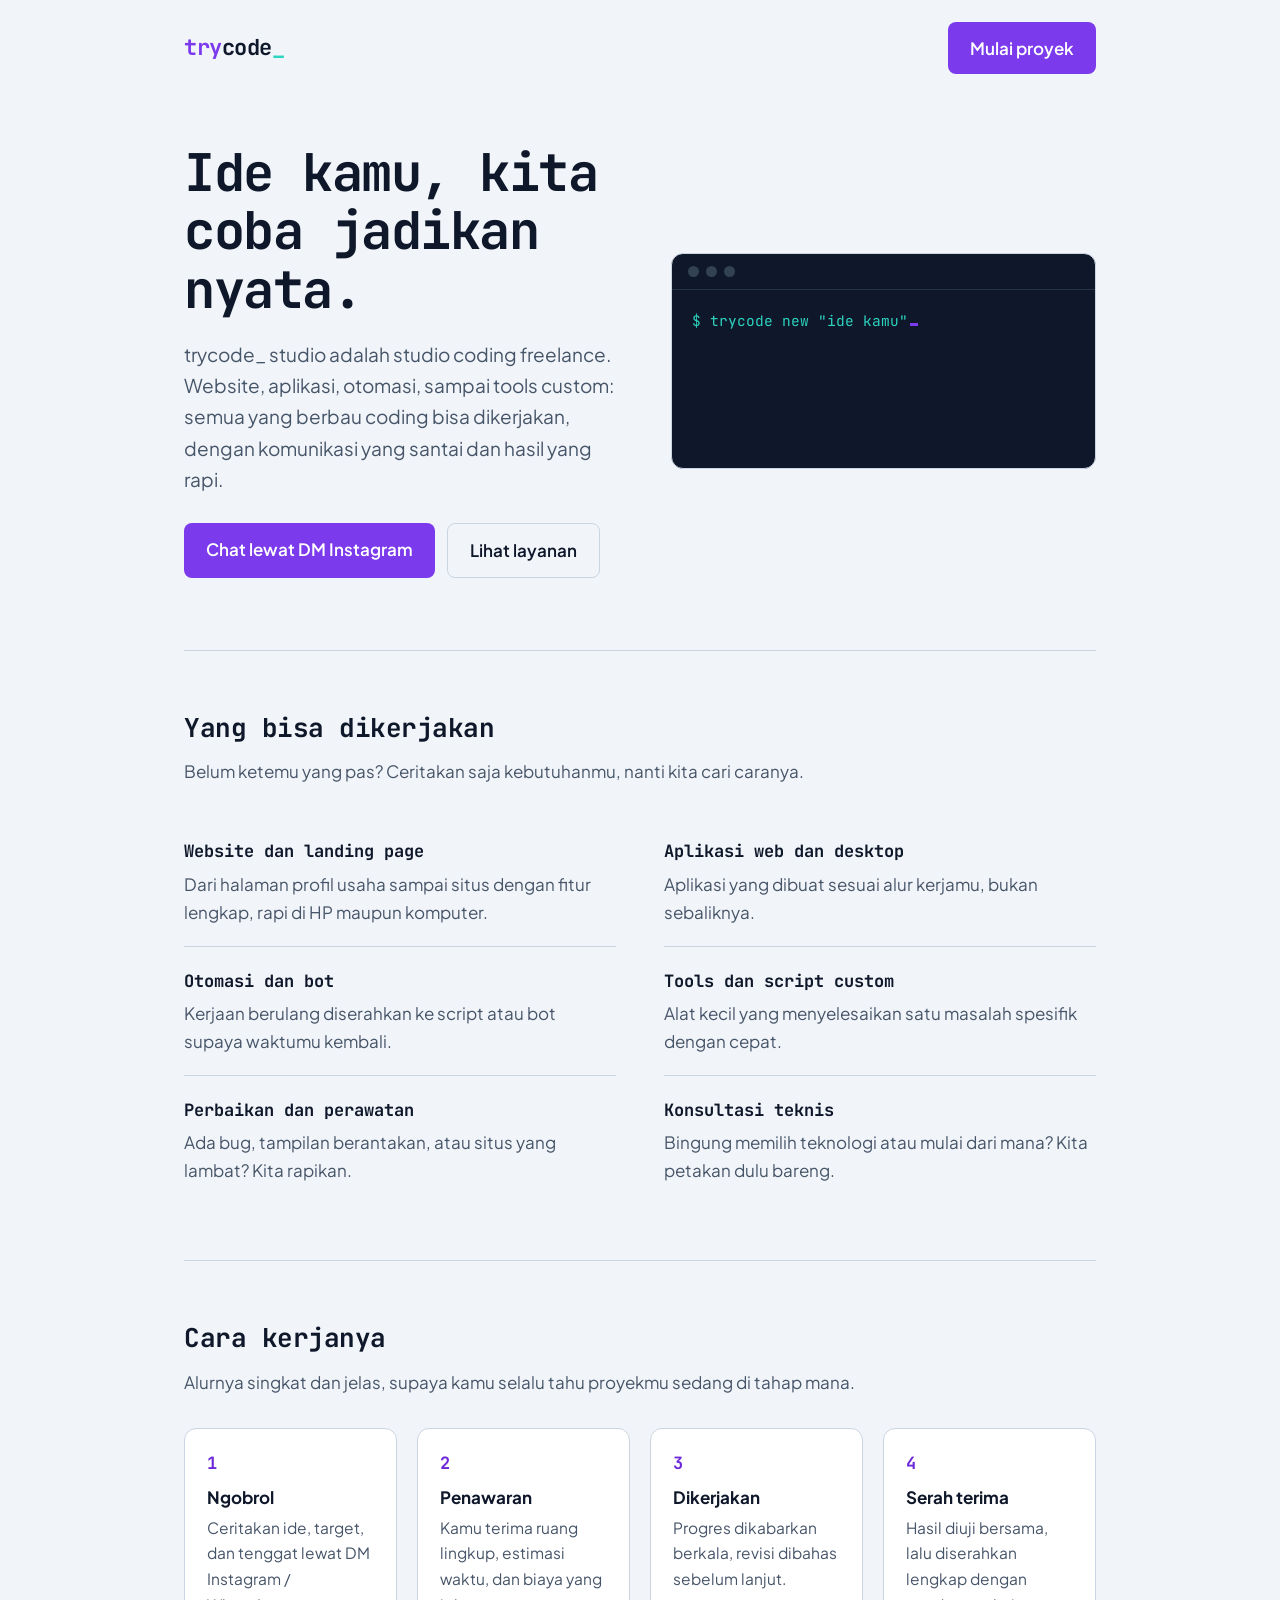
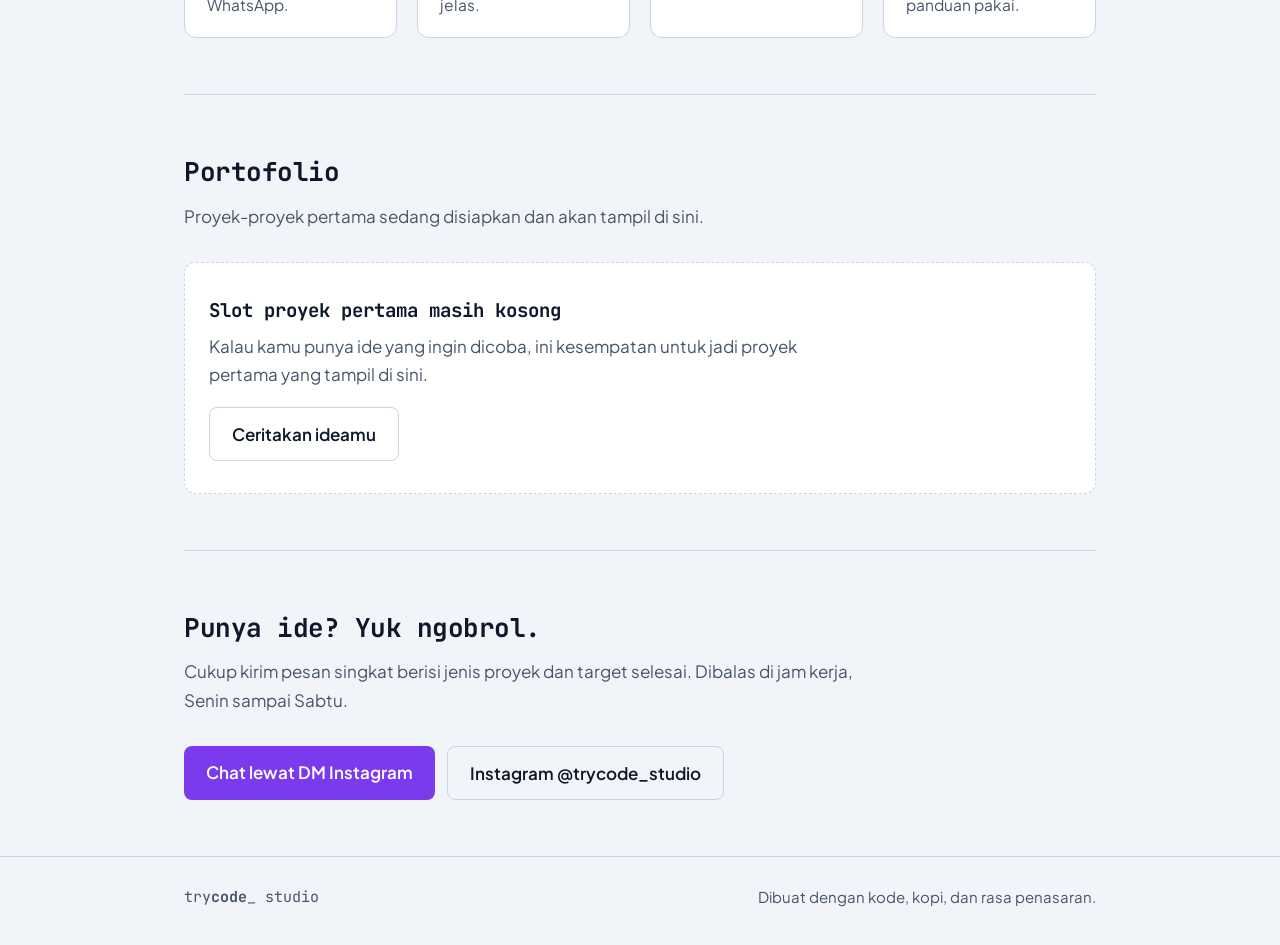
==== index.html @ 416a47ed "Merge pull request #1 from muhammadyusufprananda/main fix: some text and refrences contact" ====
<!doctype html>
<html lang="id">
  <head>
    <meta charset="utf-8" />
    <meta
      name="viewport"
      content="width=device-width, initial-scale=1, viewport-fit=cover"
    />
    <title>trycode_ studio | lets code what you want</title>
    <meta
      name="description"
      content="Studio coding freelance untuk website, aplikasi, otomasi, dan tools custom. Ide kamu, kode kami."
    />
    <link
      rel="icon"
      href="data:image/svg+xml,%3Csvg%20xmlns='http://www.w3.org/2000/svg'%20viewBox='0%200%2064%2064'%3E%3Crect%20width='64'%20height='64'%20rx='14'%20fill='%230F172A'/%3E%3Cpath%20fill='%232DD4BF'%20d='M19%2014h7v8h7v6h-7v12h7v6H19V28h-7v-6h7z'/%3E%3Crect%20x='36'%20y='44'%20width='18'%20height='6'%20fill='%237C3AED'/%3E%3C/svg%3E"
      type="image/svg+xml"
    />
    <link rel="icon" type="image/x-icon" href="favicon/favicon.ico" />
    <link
      rel="icon"
      type="image/png"
      sizes="32x32"
      href="favicon/favicon-32x32.png"
    />
    <link
      rel="icon"
      type="image/png"
      sizes="16x16"
      href="favicon/favicon-16x16.png"
    />
    <link
      rel="apple-touch-icon"
      sizes="180x180"
      href="favicon/apple-touch-icon.png"
    />
    <link rel="manifest" href="favicon/site.webmanifest" />
    <link rel="preconnect" href="https://fonts.googleapis.com" />
    <link rel="preconnect" href="https://fonts.gstatic.com" crossorigin />
    <link
      href="https://fonts.googleapis.com/css2?family=JetBrains+Mono:wght@400;500;700&family=Plus+Jakarta+Sans:wght@400;500;600&display=swap"
      rel="stylesheet"
    />
    <style>
      :root {
        --bg: #f1f5f9;
        --surface: #ffffff;
        --ink: #0f172a;
        --muted: #475569;
        --line: #cbd5e1;
        --violet: #7c3aed;
        --mint: #2dd4bf;
        --link: #6d28d9;
        --l1: #7c3aed;
        --l2: #0f172a;
        --l3: #2dd4bf;
        box-sizing: border-box;
        padding-top: env(safe-area-inset-top, 0px);
        padding-bottom: env(safe-area-inset-bottom, 0px);
      }
      @media (prefers-color-scheme: dark) {
        :root:not([data-theme="light"]) {
          --bg: #0f172a;
          --surface: #162033;
          --ink: #f1f5f9;
          --muted: #94a3b8;
          --line: #263449;
          --link: #a78bfa;
          --l1: #2dd4bf;
          --l2: #f1f5f9;
          --l3: #7c3aed;
        }
      }
      :root[data-theme="dark"] {
        --bg: #0f172a;
        --surface: #162033;
        --ink: #f1f5f9;
        --muted: #94a3b8;
        --line: #263449;
        --link: #a78bfa;
        --l1: #2dd4bf;
        --l2: #f1f5f9;
        --l3: #7c3aed;
      }
      html {
        scroll-padding-top: env(safe-area-inset-top, 0px);
        scroll-behavior: smooth;
      }
      * {
        box-sizing: border-box;
      }
      body {
        margin: 0;
        background: var(--bg);
        color: var(--ink);
        font-family:
          "Plus Jakarta Sans",
          system-ui,
          -apple-system,
          "Segoe UI",
          sans-serif;
        line-height: 1.65;
        font-size: 17px;
      }
      .mono {
        font-family: "JetBrains Mono", ui-monospace, Menlo, Consolas, monospace;
      }
      .wrap {
        max-width: 960px;
        margin: 0 auto;
        padding: 0 24px;
      }
      a {
        color: var(--link);
      }
      a:focus-visible,
      button:focus-visible {
        outline: 3px solid var(--mint);
        outline-offset: 3px;
      }
      header .wrap {
        display: flex;
        align-items: center;
        justify-content: space-between;
        padding-top: 22px;
        padding-bottom: 22px;
      }
      .logo {
        font-family: "JetBrains Mono", ui-monospace, Menlo, monospace;
        font-weight: 700;
        font-size: 22px;
        text-decoration: none;
        color: var(--l1);
        letter-spacing: -0.5px;
      }
      .logo b {
        color: var(--l2);
        font-weight: 700;
      }
      .logo i {
        color: var(--l3);
        font-style: normal;
      }
      .btn {
        display: inline-block;
        background: #7c3aed;
        color: #fff;
        text-decoration: none;
        font-weight: 600;
        padding: 12px 22px;
        border-radius: 8px;
        transition: background 0.15s;
      }
      .btn:hover {
        background: #6d28d9;
      }
      .btn.ghost {
        background: transparent;
        color: var(--ink);
        border: 1.5px solid var(--line);
      }
      .btn.ghost:hover {
        background: var(--surface);
      }
      .hero {
        display: grid;
        gap: 40px;
        padding: 48px 0 72px;
        align-items: center;
      }
      h1 {
        font-family: "JetBrains Mono", ui-monospace, Menlo, monospace;
        font-size: clamp(32px, 6vw, 52px);
        line-height: 1.12;
        letter-spacing: -1.5px;
        margin: 0 0 20px;
        font-weight: 700;
      }
      .lead {
        font-size: 19px;
        color: var(--muted);
        max-width: 46ch;
        margin: 0 0 28px;
      }
      .cta {
        display: flex;
        flex-wrap: wrap;
        gap: 12px;
      }
      .term {
        background: #0f172a;
        color: #e2e8f0;
        border-radius: 12px;
        border: 1px solid var(--line);
        font-size: 14.5px;
        line-height: 1.8;
        overflow: hidden;
      }
      .term .bar {
        display: flex;
        gap: 7px;
        padding: 12px 16px;
        border-bottom: 1px solid #263449;
      }
      .term .bar span {
        width: 11px;
        height: 11px;
        border-radius: 50%;
        background: #334155;
      }
      .term pre {
        margin: 0;
        padding: 18px 20px 24px;
        min-height: 178px;
        white-space: pre-wrap;
        font-family: inherit;
      }
      .p {
        color: #2dd4bf;
      }
      .ok {
        color: #2dd4bf;
      }
      .cur {
        display: inline-block;
        width: 0.6em;
        height: 3px;
        background: #7c3aed;
        vertical-align: baseline;
        margin-left: 2px;
        animation: blink 1.1s steps(1) infinite;
      }
      @keyframes blink {
        50% {
          opacity: 0;
        }
      }
      section {
        padding: 56px 0;
        border-top: 1px solid var(--line);
      }
      h2 {
        font-family: "JetBrains Mono", ui-monospace, Menlo, monospace;
        font-size: 26px;
        letter-spacing: -0.5px;
        margin: 0 0 8px;
      }
      .sub {
        color: var(--muted);
        margin: 0 0 32px;
        max-width: 56ch;
      }
      .list {
        display: grid;
        gap: 0;
      }
      .row {
        padding: 20px 0;
        border-top: 1px solid var(--line);
      }
      .row:first-child {
        border-top: 0;
      }
      .row h3 {
        font-family: "JetBrains Mono", ui-monospace, Menlo, monospace;
        font-size: 17px;
        margin: 0 0 4px;
      }
      .row p {
        margin: 0;
        color: var(--muted);
      }
      ol {
        list-style: none;
        margin: 0;
        padding: 0;
        display: grid;
        gap: 20px;
        counter-reset: s;
      }
      ol li {
        counter-increment: s;
        background: var(--surface);
        border: 1px solid var(--line);
        border-radius: 12px;
        padding: 20px 22px;
      }
      ol li:before {
        content: counter(s);
        font-family: "JetBrains Mono", ui-monospace, monospace;
        color: var(--link);
        font-weight: 700;
        display: block;
        margin-bottom: 6px;
      }
      ol h3 {
        margin: 0 0 4px;
        font-size: 17px;
      }
      ol p {
        margin: 0;
        color: var(--muted);
        font-size: 15.5px;
      }
      .empty {
        background: var(--surface);
        border: 1.5px dashed var(--line);
        border-radius: 12px;
        padding: 32px 24px;
      }
      .empty h3 {
        margin: 0 0 6px;
        font-family: "JetBrains Mono", ui-monospace, monospace;
        font-size: 19px;
      }
      .empty p {
        margin: 0 0 18px;
        color: var(--muted);
        max-width: 52ch;
      }
      footer {
        border-top: 1px solid var(--line);
        padding: 28px 0 36px;
        color: var(--muted);
        font-size: 15px;
      }
      footer .wrap {
        display: flex;
        flex-wrap: wrap;
        gap: 12px;
        justify-content: space-between;
      }
      @media (min-width: 820px) {
        .hero {
          grid-template-columns: 1.05fr 1fr;
        }
        .list {
          grid-template-columns: 1fr 1fr;
          column-gap: 48px;
        }
        .row:nth-child(2) {
          border-top: 0;
        }
        ol {
          grid-template-columns: repeat(4, 1fr);
        }
      }
      @media (prefers-reduced-motion: reduce) {
        .cur {
          animation: none;
        }
        html {
          scroll-behavior: auto;
        }
      }
    </style>
  </head>
  <body>
    <header>
      <div class="wrap">
        <a class="logo" href="#top" aria-label="trycode_ studio"
          >try<b>code</b><i>_</i></a
        >
        <a class="btn" href="#kontak">Mulai proyek</a>
      </div>
    </header>

    <main id="top">
      <div class="wrap">
        <div class="hero">
          <div>
            <h1>Ide kamu, kita coba jadikan nyata.</h1>
            <p class="lead">
              trycode_ studio adalah studio coding freelance. Website, aplikasi,
              otomasi, sampai tools custom: semua yang berbau coding bisa
              dikerjakan, dengan komunikasi yang santai dan hasil yang rapi.
            </p>
            <div class="cta">
              <a
                class="btn"
                href="https://ig.me/m/trycode_studio"
                target="_blank"
                rel="noopener"
                >Chat lewat DM Instagram</a
              >
              <a class="btn ghost" href="#layanan">Lihat layanan</a>
            </div>
          </div>
          <div class="term mono" aria-hidden="true">
            <div class="bar"><span></span><span></span><span></span></div>
            <pre id="t"></pre>
          </div>
        </div>
      </div>

      <div class="wrap">
        <section id="layanan">
          <h2>Yang bisa dikerjakan</h2>
          <p class="sub">
            Belum ketemu yang pas? Ceritakan saja kebutuhanmu, nanti kita cari
            caranya.
          </p>
          <div class="list">
            <div class="row">
              <h3>Website dan landing page</h3>
              <p>
                Dari halaman profil usaha sampai situs dengan fitur lengkap,
                rapi di HP maupun komputer.
              </p>
            </div>
            <div class="row">
              <h3>Aplikasi web dan desktop</h3>
              <p>Aplikasi yang dibuat sesuai alur kerjamu, bukan sebaliknya.</p>
            </div>
            <div class="row">
              <h3>Otomasi dan bot</h3>
              <p>
                Kerjaan berulang diserahkan ke script atau bot supaya waktumu
                kembali.
              </p>
            </div>
            <div class="row">
              <h3>Tools dan script custom</h3>
              <p>
                Alat kecil yang menyelesaikan satu masalah spesifik dengan
                cepat.
              </p>
            </div>
            <div class="row">
              <h3>Perbaikan dan perawatan</h3>
              <p>
                Ada bug, tampilan berantakan, atau situs yang lambat? Kita
                rapikan.
              </p>
            </div>
            <div class="row">
              <h3>Konsultasi teknis</h3>
              <p>
                Bingung memilih teknologi atau mulai dari mana? Kita petakan
                dulu bareng.
              </p>
            </div>
          </div>
        </section>
      </div>

      <div class="wrap">
        <section id="alur">
          <h2>Cara kerjanya</h2>
          <p class="sub">
            Alurnya singkat dan jelas, supaya kamu selalu tahu proyekmu sedang
            di tahap mana.
          </p>
          <ol>
            <li>
              <h3>Ngobrol</h3>
              <p>Ceritakan ide, target, dan tenggat lewat DM Instagram / WhatsApp.</p>
            </li>
            <li>
              <h3>Penawaran</h3>
              <p>
                Kamu terima ruang lingkup, estimasi waktu, dan biaya yang jelas.
              </p>
            </li>
            <li>
              <h3>Dikerjakan</h3>
              <p>Progres dikabarkan berkala, revisi dibahas sebelum lanjut.</p>
            </li>
            <li>
              <h3>Serah terima</h3>
              <p>
                Hasil diuji bersama, lalu diserahkan lengkap dengan panduan
                pakai.
              </p>
            </li>
          </ol>
        </section>
      </div>

      <div class="wrap">
        <section id="portofolio">
          <h2>Portofolio</h2>
          <p class="sub">
            Proyek-proyek pertama sedang disiapkan dan akan tampil di sini.
          </p>
          <div class="empty">
            <h3>Slot proyek pertama masih kosong</h3>
            <p>
              Kalau kamu punya ide yang ingin dicoba, ini kesempatan untuk jadi
              proyek pertama yang tampil di sini.
            </p>
            <a class="btn ghost" href="#kontak">Ceritakan ideamu</a>
          </div>
        </section>
      </div>

      <div class="wrap">
        <section id="kontak">
          <h2>Punya ide? Yuk ngobrol.</h2>
          <p class="sub">
            Cukup kirim pesan singkat berisi jenis proyek dan target selesai.
            Dibalas di jam kerja, Senin sampai Sabtu.
          </p>
          <div class="cta">
            <a
              class="btn"
              href="https://ig.me/m/trycode_studio"
              target="_blank"
              rel="noopener"
              >Chat lewat DM Instagram</a
            >
            <a
              class="btn ghost"
              href="https://instagram.com/trycode_studio"
              target="_blank"
              rel="noopener"
              >Instagram @trycode_studio</a
            >
          </div>
        </section>
      </div>
    </main>

    <footer>
      <div class="wrap">
        <span class="mono">try<b>code</b>_ studio</span>
        <span>Dibuat dengan kode, kopi, dan rasa penasaran.</span>
      </div>
    </footer>

    <script>
      (function () {
        var el = document.getElementById("t");
        var lines = [
          { c: "$ ", t: 'trycode new "ide kamu"', cls: "p" },
          { c: "> ", t: "memahami kebutuhan...", cls: "" },
          { c: "> ", t: "merancang tampilan...", cls: "" },
          { c: "> ", t: "menulis kode...", cls: "" },
          { c: "> ", t: "selesai, siap dipakai", cls: "ok" },
        ];
        var cur = '<span class="cur"></span>';
        function render(done, partial) {
          var h = "";
          for (var i = 0; i < done; i++) {
            h +=
              '<span class="' +
              lines[i].cls +
              '">' +
              lines[i].c +
              lines[i].t +
              "</span>\n";
          }
          if (partial !== null) {
            h +=
              '<span class="' +
              lines[done].cls +
              '">' +
              lines[done].c +
              partial +
              "</span>";
          }
          el.innerHTML = h + cur;
        }
        if (window.matchMedia("(prefers-reduced-motion: reduce)").matches) {
          render(lines.length, null);
          return;
        }
        var li = 0,
          ci = 0;
        function tick() {
          if (li >= lines.length) {
            render(lines.length, null);
            return;
          }
          var s = lines[li].t;
          ci++;
          render(li, s.slice(0, ci));
          if (ci >= s.length) {
            li++;
            ci = 0;
            setTimeout(tick, li === 1 ? 500 : 350);
          } else {
            setTimeout(tick, li === 0 ? 70 : 30);
          }
        }
        tick();
      })();
    </script>
  </body>
</html>
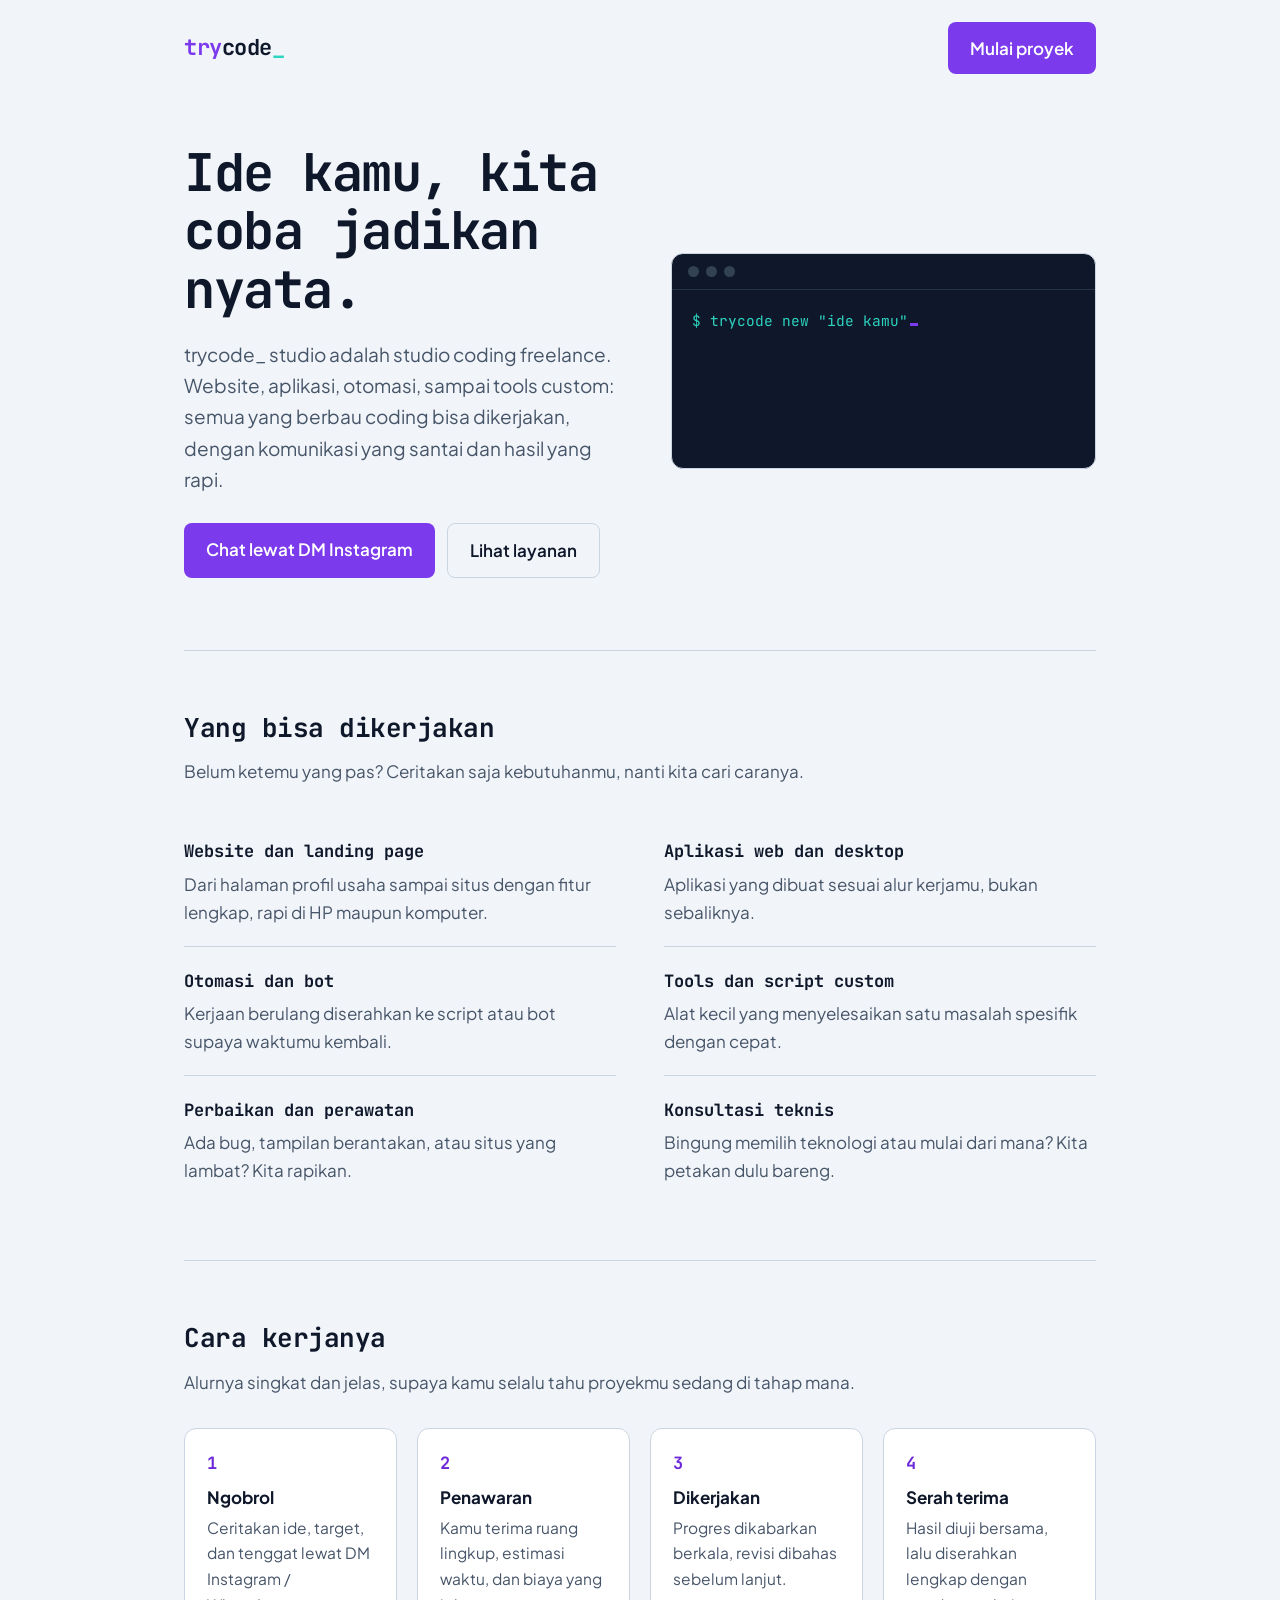
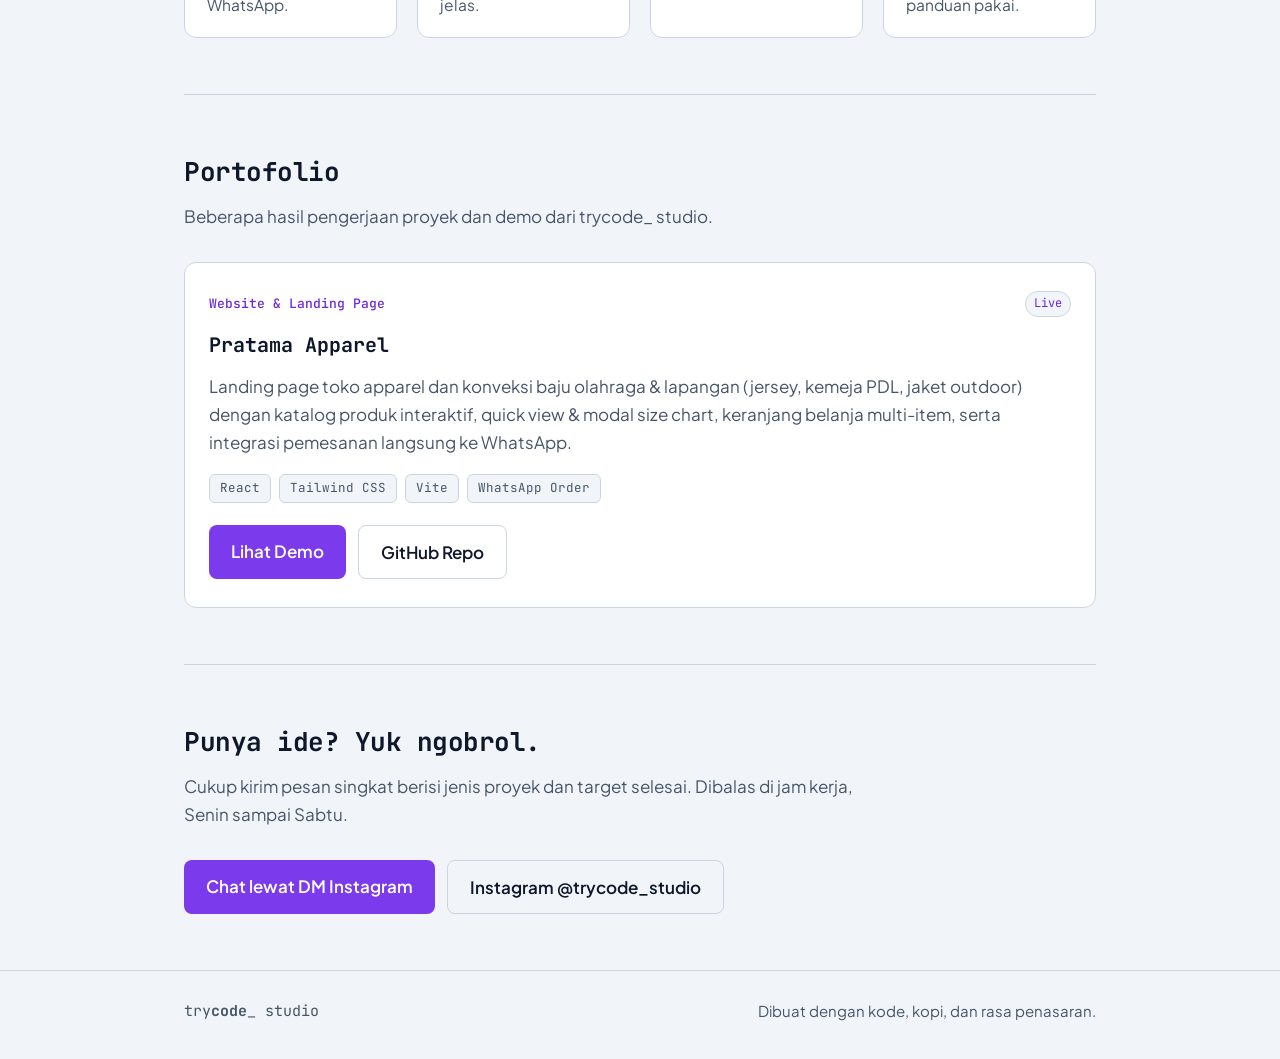
==== commit 5f7e00db: "Merge pull request #2 from muhammadyusufprananda/main feat: add Pratama Apparel to portfolio section" ====
--- a/index.html
+++ b/index.html
@@ -302,6 +302,67 @@
         color: var(--muted);
         font-size: 15.5px;
       }
+      .portfolio-list {
+        display: grid;
+        gap: 24px;
+      }
+      .portfolio-card {
+        background: var(--surface);
+        border: 1px solid var(--line);
+        border-radius: 12px;
+        padding: 28px 24px;
+      }
+      .portfolio-header {
+        display: flex;
+        align-items: center;
+        justify-content: space-between;
+        gap: 12px;
+        margin-bottom: 12px;
+      }
+      .portfolio-tag {
+        font-family: "JetBrains Mono", ui-monospace, Menlo, monospace;
+        font-size: 13px;
+        color: var(--link);
+        font-weight: 500;
+      }
+      .portfolio-badge {
+        font-family: "JetBrains Mono", ui-monospace, Menlo, monospace;
+        font-size: 12px;
+        padding: 2px 8px;
+        border-radius: 999px;
+        background: var(--bg);
+        color: var(--link);
+        border: 1px solid var(--line);
+      }
+      .portfolio-card h3 {
+        font-family: "JetBrains Mono", ui-monospace, Menlo, monospace;
+        font-size: 20px;
+        margin: 0 0 10px;
+      }
+      .portfolio-card p {
+        margin: 0 0 18px;
+        color: var(--muted);
+      }
+      .portfolio-tech {
+        display: flex;
+        flex-wrap: wrap;
+        gap: 8px;
+        margin-bottom: 22px;
+      }
+      .portfolio-tech span {
+        font-family: "JetBrains Mono", ui-monospace, Menlo, monospace;
+        font-size: 12.5px;
+        padding: 3px 10px;
+        border-radius: 6px;
+        background: var(--bg);
+        border: 1px solid var(--line);
+        color: var(--muted);
+      }
+      .portfolio-actions {
+        display: flex;
+        flex-wrap: wrap;
+        gap: 12px;
+      }
       .empty {
         background: var(--surface);
         border: 1.5px dashed var(--line);
@@ -481,15 +542,44 @@
         <section id="portofolio">
           <h2>Portofolio</h2>
           <p class="sub">
-            Proyek-proyek pertama sedang disiapkan dan akan tampil di sini.
+            Beberapa hasil pengerjaan proyek dan demo dari trycode_ studio.
           </p>
-          <div class="empty">
-            <h3>Slot proyek pertama masih kosong</h3>
-            <p>
-              Kalau kamu punya ide yang ingin dicoba, ini kesempatan untuk jadi
-              proyek pertama yang tampil di sini.
-            </p>
-            <a class="btn ghost" href="#kontak">Ceritakan ideamu</a>
+          <div class="portfolio-list">
+            <article class="portfolio-card">
+              <div class="portfolio-header">
+                <span class="portfolio-tag">Website & Landing Page</span>
+                <span class="portfolio-badge">Live</span>
+              </div>
+              <h3>Pratama Apparel</h3>
+              <p>
+                Landing page toko apparel dan konveksi baju olahraga & lapangan
+                (jersey, kemeja PDL, jaket outdoor) dengan katalog produk interaktif,
+                quick view & modal size chart, keranjang belanja multi-item, serta
+                integrasi pemesanan langsung ke WhatsApp.
+              </p>
+              <div class="portfolio-tech">
+                <span>React</span>
+                <span>Tailwind CSS</span>
+                <span>Vite</span>
+                <span>WhatsApp Order</span>
+              </div>
+              <div class="portfolio-actions">
+                <a
+                  class="btn"
+                  href="https://trycodestudio.github.io/apparelshop-lp/"
+                  target="_blank"
+                  rel="noopener"
+                  >Lihat Demo</a
+                >
+                <a
+                  class="btn ghost"
+                  href="https://github.com/trycodestudio/apparelshop-lp"
+                  target="_blank"
+                  rel="noopener"
+                  >GitHub Repo</a
+                >
+              </div>
+            </article>
           </div>
         </section>
       </div>
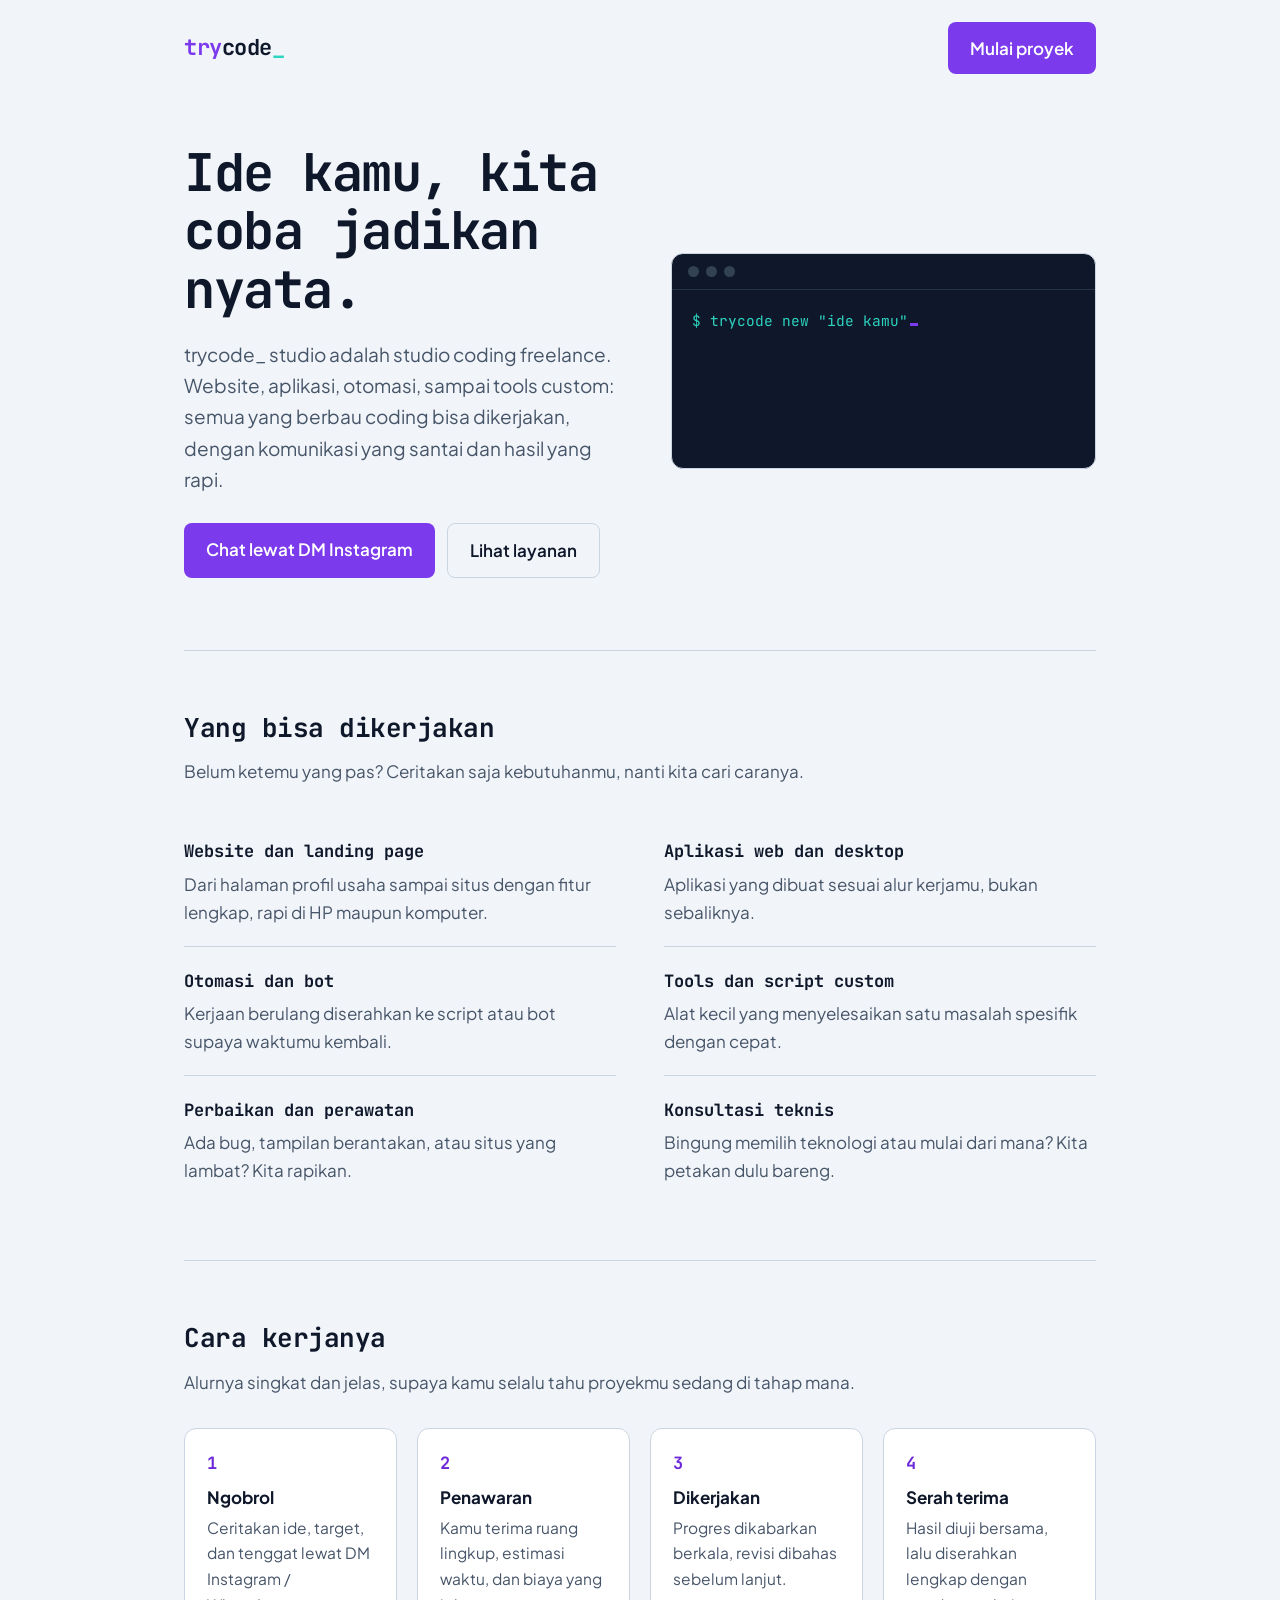
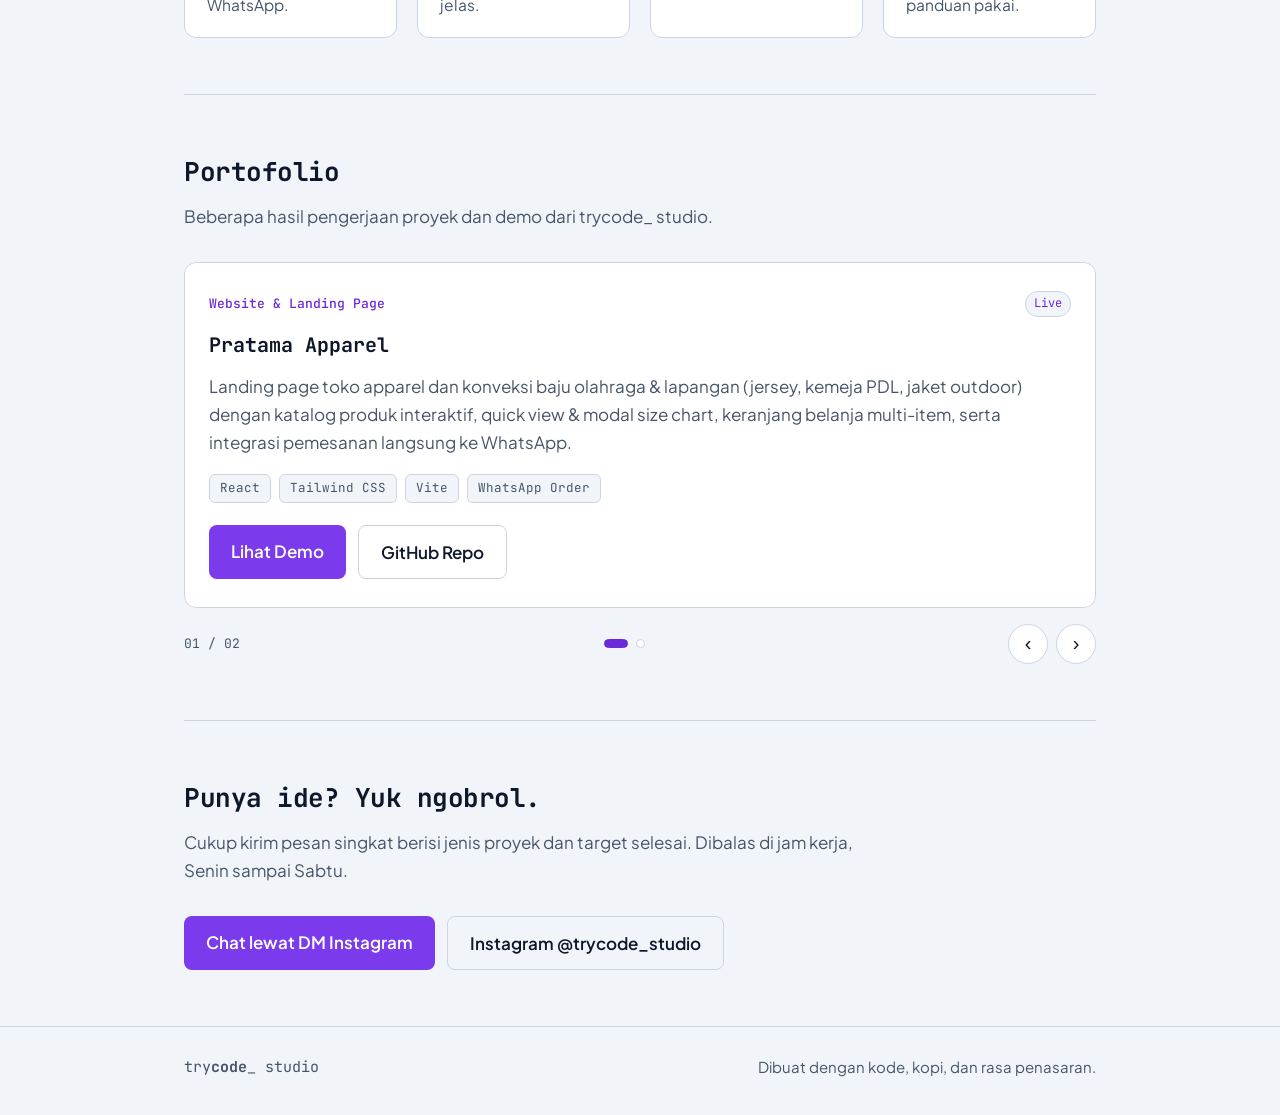
==== commit 2caba582: "Merge pull request #3 from muhammadyusufprananda/add-abbasy-portfolio feat: add Abbasy landing page " ====
--- a/index.html
+++ b/index.html
@@ -302,15 +302,79 @@
         color: var(--muted);
         font-size: 15.5px;
       }
+      .portfolio-carousel {
+        position: relative;
+      }
+      .portfolio-viewport {
+        overflow: hidden;
+        border-radius: 12px;
+      }
       .portfolio-list {
         display: grid;
-        gap: 24px;
+        grid-auto-columns: 100%;
+        grid-auto-flow: column;
+        width: 100%;
+        transition: transform 320ms ease;
       }
       .portfolio-card {
+        width: 100%;
+        box-sizing: border-box;
         background: var(--surface);
         border: 1px solid var(--line);
         border-radius: 12px;
         padding: 28px 24px;
+      }
+      .portfolio-controls {
+        display: flex;
+        align-items: center;
+        justify-content: space-between;
+        gap: 16px;
+        margin-top: 16px;
+      }
+      .portfolio-control-group,
+      .portfolio-dots {
+        display: flex;
+        align-items: center;
+        gap: 8px;
+      }
+      .portfolio-control,
+      .portfolio-dot {
+        color: var(--text);
+        background: var(--surface);
+        border: 1px solid var(--line);
+        cursor: pointer;
+      }
+      .portfolio-control {
+        width: 40px;
+        height: 40px;
+        border-radius: 50%;
+        font-size: 20px;
+      }
+      .portfolio-dot {
+        width: 9px;
+        height: 9px;
+        padding: 0;
+        border-radius: 999px;
+      }
+      .portfolio-dot[aria-current="true"] {
+        width: 24px;
+        background: var(--link);
+        border-color: var(--link);
+      }
+      .portfolio-count {
+        color: var(--muted);
+        font-family: "JetBrains Mono", ui-monospace, Menlo, monospace;
+        font-size: 13px;
+      }
+      .portfolio-control:focus-visible,
+      .portfolio-dot:focus-visible {
+        outline: 2px solid var(--link);
+        outline-offset: 3px;
+      }
+      @media (prefers-reduced-motion: reduce) {
+        .portfolio-list {
+          transition: none;
+        }
       }
       .portfolio-header {
         display: flex;
@@ -544,7 +608,9 @@
           <p class="sub">
             Beberapa hasil pengerjaan proyek dan demo dari trycode_ studio.
           </p>
-          <div class="portfolio-list">
+          <div class="portfolio-carousel" role="region" aria-roledescription="carousel" aria-label="Proyek portfolio">
+            <div class="portfolio-viewport" tabindex="0">
+              <div class="portfolio-list">
             <article class="portfolio-card">
               <div class="portfolio-header">
                 <span class="portfolio-tag">Website & Landing Page</span>
@@ -580,6 +646,50 @@
                 >
               </div>
             </article>
+            <article class="portfolio-card">
+              <div class="portfolio-header">
+                <span class="portfolio-tag">Website & Landing Page</span>
+                <span class="portfolio-badge">Live</span>
+              </div>
+              <h3>Abbasy</h3>
+              <p>
+                Landing page fast food lokal Berau yang menampilkan menu unggulan
+                seperti Ayam Mabar dan Chicken Cheese Burger, informasi cabang,
+                serta tautan pemesanan lewat WhatsApp, GoFood, dan GrabFood.
+              </p>
+              <div class="portfolio-tech">
+                <span>HTML</span>
+                <span>CSS</span>
+                <span>JavaScript</span>
+                <span>WhatsApp & Food Delivery</span>
+              </div>
+              <div class="portfolio-actions">
+                <a
+                  class="btn"
+                  href="https://trycodestudio.github.io/abbasy-lp/"
+                  target="_blank"
+                  rel="noopener"
+                  >Lihat Demo</a
+                >
+                <a
+                  class="btn ghost"
+                  href="https://github.com/trycodestudio/abbasy-lp"
+                  target="_blank"
+                  rel="noopener"
+                  >GitHub Repo</a
+                >
+              </div>
+            </article>
+              </div>
+            </div>
+            <div class="portfolio-controls">
+              <span class="portfolio-count" aria-live="polite">01 / 02</span>
+              <div class="portfolio-dots" aria-label="Pilih proyek"></div>
+              <div class="portfolio-control-group">
+                <button class="portfolio-control" type="button" data-direction="prev" aria-label="Proyek sebelumnya">‹</button>
+                <button class="portfolio-control" type="button" data-direction="next" aria-label="Proyek berikutnya">›</button>
+              </div>
+            </div>
           </div>
         </section>
       </div>
@@ -675,6 +785,65 @@
         }
         tick();
       })();
+
+      (function () {
+        var carousel = document.querySelector(".portfolio-carousel");
+        if (!carousel) return;
+
+        var track = carousel.querySelector(".portfolio-list");
+        var slides = Array.prototype.slice.call(
+          track.querySelectorAll(".portfolio-card"),
+        );
+        var dots = carousel.querySelector(".portfolio-dots");
+        var count = carousel.querySelector(".portfolio-count");
+        var current = 0;
+
+        slides.forEach(function (slide, index) {
+          var dot = document.createElement("button");
+          dot.type = "button";
+          dot.className = "portfolio-dot";
+          dot.setAttribute("aria-label", "Tampilkan proyek " + (index + 1));
+          dot.addEventListener("click", function () {
+            show(index);
+          });
+          dots.appendChild(dot);
+        });
+
+        var dotButtons = dots.querySelectorAll(".portfolio-dot");
+
+        function show(index) {
+          current = (index + slides.length) % slides.length;
+          track.style.transform = "translateX(-" + current * 100 + "%)";
+          slides.forEach(function (slide, i) {
+            slide.setAttribute("aria-hidden", String(i !== current));
+            slide.inert = i !== current;
+            dotButtons[i].setAttribute(
+              "aria-current",
+              String(i === current),
+            );
+          });
+          count.textContent =
+            String(current + 1).padStart(2, "0") +
+            " / " +
+            String(slides.length).padStart(2, "0");
+        }
+
+        carousel.querySelectorAll(".portfolio-control").forEach(function (button) {
+          button.addEventListener("click", function () {
+            show(current + (button.dataset.direction === "next" ? 1 : -1));
+          });
+        });
+
+        carousel.querySelector(".portfolio-viewport").addEventListener(
+          "keydown",
+          function (event) {
+            if (event.key === "ArrowRight") show(current + 1);
+            if (event.key === "ArrowLeft") show(current - 1);
+          },
+        );
+
+        show(0);
+      })();
     </script>
   </body>
 </html>
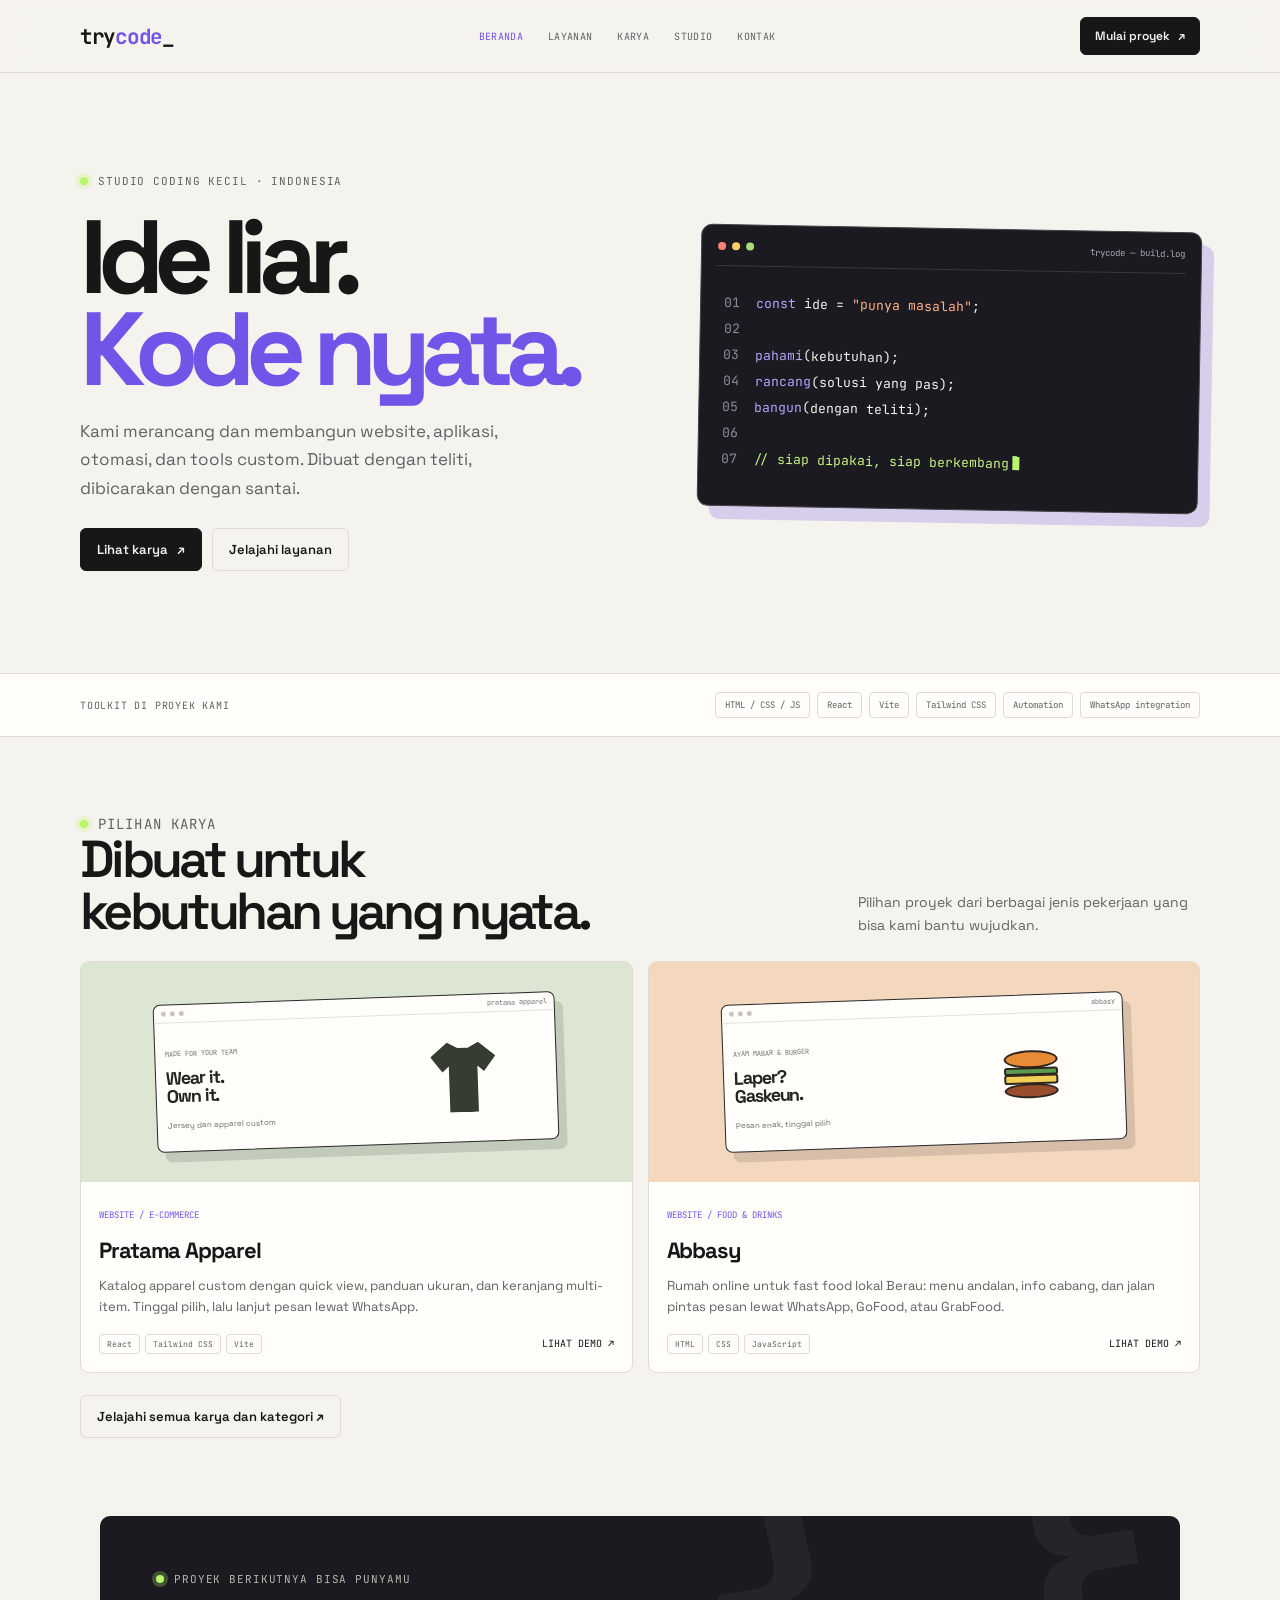
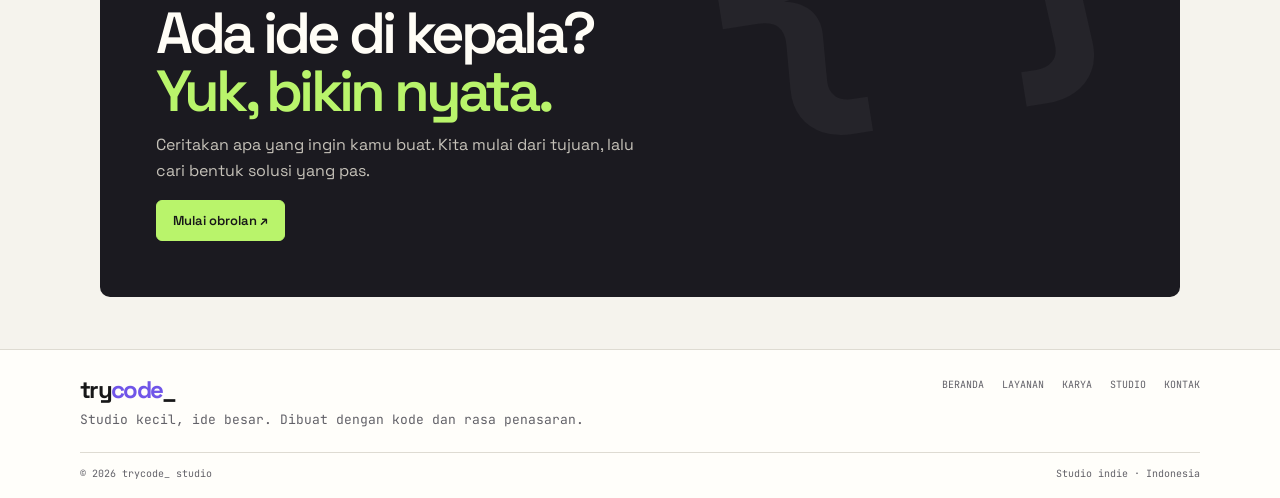
==== commit 02b2b234: "Merge pull request #4 from muhammadyusufprananda/main feat: expand trycode studio website" ====
--- a/index.html
+++ b/index.html
@@ -2,848 +2,84 @@
 <html lang="id">
   <head>
     <meta charset="utf-8" />
-    <meta
-      name="viewport"
-      content="width=device-width, initial-scale=1, viewport-fit=cover"
-    />
-    <title>trycode_ studio | lets code what you want</title>
-    <meta
-      name="description"
-      content="Studio coding freelance untuk website, aplikasi, otomasi, dan tools custom. Ide kamu, kode kami."
-    />
-    <link
-      rel="icon"
-      href="data:image/svg+xml,%3Csvg%20xmlns='http://www.w3.org/2000/svg'%20viewBox='0%200%2064%2064'%3E%3Crect%20width='64'%20height='64'%20rx='14'%20fill='%230F172A'/%3E%3Cpath%20fill='%232DD4BF'%20d='M19%2014h7v8h7v6h-7v12h7v6H19V28h-7v-6h7z'/%3E%3Crect%20x='36'%20y='44'%20width='18'%20height='6'%20fill='%237C3AED'/%3E%3C/svg%3E"
-      type="image/svg+xml"
-    />
-    <link rel="icon" type="image/x-icon" href="favicon/favicon.ico" />
-    <link
-      rel="icon"
-      type="image/png"
-      sizes="32x32"
-      href="favicon/favicon-32x32.png"
-    />
-    <link
-      rel="icon"
-      type="image/png"
-      sizes="16x16"
-      href="favicon/favicon-16x16.png"
-    />
-    <link
-      rel="apple-touch-icon"
-      sizes="180x180"
-      href="favicon/apple-touch-icon.png"
-    />
-    <link rel="manifest" href="favicon/site.webmanifest" />
+    <meta name="viewport" content="width=device-width, initial-scale=1, viewport-fit=cover" />
+    <title>trycode_ studio | Ide jadi nyata</title>
+    <meta name="description" content="Studio coding independen untuk website, aplikasi, otomasi, dan tools custom. Ide kamu, kita coba jadikan nyata." />
+    <link rel="icon" href="favicon/favicon.ico" />
     <link rel="preconnect" href="https://fonts.googleapis.com" />
     <link rel="preconnect" href="https://fonts.gstatic.com" crossorigin />
-    <link
-      href="https://fonts.googleapis.com/css2?family=JetBrains+Mono:wght@400;500;700&family=Plus+Jakarta+Sans:wght@400;500;600&display=swap"
-      rel="stylesheet"
-    />
-    <style>
-      :root {
-        --bg: #f1f5f9;
-        --surface: #ffffff;
-        --ink: #0f172a;
-        --muted: #475569;
-        --line: #cbd5e1;
-        --violet: #7c3aed;
-        --mint: #2dd4bf;
-        --link: #6d28d9;
-        --l1: #7c3aed;
-        --l2: #0f172a;
-        --l3: #2dd4bf;
-        box-sizing: border-box;
-        padding-top: env(safe-area-inset-top, 0px);
-        padding-bottom: env(safe-area-inset-bottom, 0px);
-      }
-      @media (prefers-color-scheme: dark) {
-        :root:not([data-theme="light"]) {
-          --bg: #0f172a;
-          --surface: #162033;
-          --ink: #f1f5f9;
-          --muted: #94a3b8;
-          --line: #263449;
-          --link: #a78bfa;
-          --l1: #2dd4bf;
-          --l2: #f1f5f9;
-          --l3: #7c3aed;
-        }
-      }
-      :root[data-theme="dark"] {
-        --bg: #0f172a;
-        --surface: #162033;
-        --ink: #f1f5f9;
-        --muted: #94a3b8;
-        --line: #263449;
-        --link: #a78bfa;
-        --l1: #2dd4bf;
-        --l2: #f1f5f9;
-        --l3: #7c3aed;
-      }
-      html {
-        scroll-padding-top: env(safe-area-inset-top, 0px);
-        scroll-behavior: smooth;
-      }
-      * {
-        box-sizing: border-box;
-      }
-      body {
-        margin: 0;
-        background: var(--bg);
-        color: var(--ink);
-        font-family:
-          "Plus Jakarta Sans",
-          system-ui,
-          -apple-system,
-          "Segoe UI",
-          sans-serif;
-        line-height: 1.65;
-        font-size: 17px;
-      }
-      .mono {
-        font-family: "JetBrains Mono", ui-monospace, Menlo, Consolas, monospace;
-      }
-      .wrap {
-        max-width: 960px;
-        margin: 0 auto;
-        padding: 0 24px;
-      }
-      a {
-        color: var(--link);
-      }
-      a:focus-visible,
-      button:focus-visible {
-        outline: 3px solid var(--mint);
-        outline-offset: 3px;
-      }
-      header .wrap {
-        display: flex;
-        align-items: center;
-        justify-content: space-between;
-        padding-top: 22px;
-        padding-bottom: 22px;
-      }
-      .logo {
-        font-family: "JetBrains Mono", ui-monospace, Menlo, monospace;
-        font-weight: 700;
-        font-size: 22px;
-        text-decoration: none;
-        color: var(--l1);
-        letter-spacing: -0.5px;
-      }
-      .logo b {
-        color: var(--l2);
-        font-weight: 700;
-      }
-      .logo i {
-        color: var(--l3);
-        font-style: normal;
-      }
-      .btn {
-        display: inline-block;
-        background: #7c3aed;
-        color: #fff;
-        text-decoration: none;
-        font-weight: 600;
-        padding: 12px 22px;
-        border-radius: 8px;
-        transition: background 0.15s;
-      }
-      .btn:hover {
-        background: #6d28d9;
-      }
-      .btn.ghost {
-        background: transparent;
-        color: var(--ink);
-        border: 1.5px solid var(--line);
-      }
-      .btn.ghost:hover {
-        background: var(--surface);
-      }
-      .hero {
-        display: grid;
-        gap: 40px;
-        padding: 48px 0 72px;
-        align-items: center;
-      }
-      h1 {
-        font-family: "JetBrains Mono", ui-monospace, Menlo, monospace;
-        font-size: clamp(32px, 6vw, 52px);
-        line-height: 1.12;
-        letter-spacing: -1.5px;
-        margin: 0 0 20px;
-        font-weight: 700;
-      }
-      .lead {
-        font-size: 19px;
-        color: var(--muted);
-        max-width: 46ch;
-        margin: 0 0 28px;
-      }
-      .cta {
-        display: flex;
-        flex-wrap: wrap;
-        gap: 12px;
-      }
-      .term {
-        background: #0f172a;
-        color: #e2e8f0;
-        border-radius: 12px;
-        border: 1px solid var(--line);
-        font-size: 14.5px;
-        line-height: 1.8;
-        overflow: hidden;
-      }
-      .term .bar {
-        display: flex;
-        gap: 7px;
-        padding: 12px 16px;
-        border-bottom: 1px solid #263449;
-      }
-      .term .bar span {
-        width: 11px;
-        height: 11px;
-        border-radius: 50%;
-        background: #334155;
-      }
-      .term pre {
-        margin: 0;
-        padding: 18px 20px 24px;
-        min-height: 178px;
-        white-space: pre-wrap;
-        font-family: inherit;
-      }
-      .p {
-        color: #2dd4bf;
-      }
-      .ok {
-        color: #2dd4bf;
-      }
-      .cur {
-        display: inline-block;
-        width: 0.6em;
-        height: 3px;
-        background: #7c3aed;
-        vertical-align: baseline;
-        margin-left: 2px;
-        animation: blink 1.1s steps(1) infinite;
-      }
-      @keyframes blink {
-        50% {
-          opacity: 0;
-        }
-      }
-      section {
-        padding: 56px 0;
-        border-top: 1px solid var(--line);
-      }
-      h2 {
-        font-family: "JetBrains Mono", ui-monospace, Menlo, monospace;
-        font-size: 26px;
-        letter-spacing: -0.5px;
-        margin: 0 0 8px;
-      }
-      .sub {
-        color: var(--muted);
-        margin: 0 0 32px;
-        max-width: 56ch;
-      }
-      .list {
-        display: grid;
-        gap: 0;
-      }
-      .row {
-        padding: 20px 0;
-        border-top: 1px solid var(--line);
-      }
-      .row:first-child {
-        border-top: 0;
-      }
-      .row h3 {
-        font-family: "JetBrains Mono", ui-monospace, Menlo, monospace;
-        font-size: 17px;
-        margin: 0 0 4px;
-      }
-      .row p {
-        margin: 0;
-        color: var(--muted);
-      }
-      ol {
-        list-style: none;
-        margin: 0;
-        padding: 0;
-        display: grid;
-        gap: 20px;
-        counter-reset: s;
-      }
-      ol li {
-        counter-increment: s;
-        background: var(--surface);
-        border: 1px solid var(--line);
-        border-radius: 12px;
-        padding: 20px 22px;
-      }
-      ol li:before {
-        content: counter(s);
-        font-family: "JetBrains Mono", ui-monospace, monospace;
-        color: var(--link);
-        font-weight: 700;
-        display: block;
-        margin-bottom: 6px;
-      }
-      ol h3 {
-        margin: 0 0 4px;
-        font-size: 17px;
-      }
-      ol p {
-        margin: 0;
-        color: var(--muted);
-        font-size: 15.5px;
-      }
-      .portfolio-carousel {
-        position: relative;
-      }
-      .portfolio-viewport {
-        overflow: hidden;
-        border-radius: 12px;
-      }
-      .portfolio-list {
-        display: grid;
-        grid-auto-columns: 100%;
-        grid-auto-flow: column;
-        width: 100%;
-        transition: transform 320ms ease;
-      }
-      .portfolio-card {
-        width: 100%;
-        box-sizing: border-box;
-        background: var(--surface);
-        border: 1px solid var(--line);
-        border-radius: 12px;
-        padding: 28px 24px;
-      }
-      .portfolio-controls {
-        display: flex;
-        align-items: center;
-        justify-content: space-between;
-        gap: 16px;
-        margin-top: 16px;
-      }
-      .portfolio-control-group,
-      .portfolio-dots {
-        display: flex;
-        align-items: center;
-        gap: 8px;
-      }
-      .portfolio-control,
-      .portfolio-dot {
-        color: var(--text);
-        background: var(--surface);
-        border: 1px solid var(--line);
-        cursor: pointer;
-      }
-      .portfolio-control {
-        width: 40px;
-        height: 40px;
-        border-radius: 50%;
-        font-size: 20px;
-      }
-      .portfolio-dot {
-        width: 9px;
-        height: 9px;
-        padding: 0;
-        border-radius: 999px;
-      }
-      .portfolio-dot[aria-current="true"] {
-        width: 24px;
-        background: var(--link);
-        border-color: var(--link);
-      }
-      .portfolio-count {
-        color: var(--muted);
-        font-family: "JetBrains Mono", ui-monospace, Menlo, monospace;
-        font-size: 13px;
-      }
-      .portfolio-control:focus-visible,
-      .portfolio-dot:focus-visible {
-        outline: 2px solid var(--link);
-        outline-offset: 3px;
-      }
-      @media (prefers-reduced-motion: reduce) {
-        .portfolio-list {
-          transition: none;
-        }
-      }
-      .portfolio-header {
-        display: flex;
-        align-items: center;
-        justify-content: space-between;
-        gap: 12px;
-        margin-bottom: 12px;
-      }
-      .portfolio-tag {
-        font-family: "JetBrains Mono", ui-monospace, Menlo, monospace;
-        font-size: 13px;
-        color: var(--link);
-        font-weight: 500;
-      }
-      .portfolio-badge {
-        font-family: "JetBrains Mono", ui-monospace, Menlo, monospace;
-        font-size: 12px;
-        padding: 2px 8px;
-        border-radius: 999px;
-        background: var(--bg);
-        color: var(--link);
-        border: 1px solid var(--line);
-      }
-      .portfolio-card h3 {
-        font-family: "JetBrains Mono", ui-monospace, Menlo, monospace;
-        font-size: 20px;
-        margin: 0 0 10px;
-      }
-      .portfolio-card p {
-        margin: 0 0 18px;
-        color: var(--muted);
-      }
-      .portfolio-tech {
-        display: flex;
-        flex-wrap: wrap;
-        gap: 8px;
-        margin-bottom: 22px;
-      }
-      .portfolio-tech span {
-        font-family: "JetBrains Mono", ui-monospace, Menlo, monospace;
-        font-size: 12.5px;
-        padding: 3px 10px;
-        border-radius: 6px;
-        background: var(--bg);
-        border: 1px solid var(--line);
-        color: var(--muted);
-      }
-      .portfolio-actions {
-        display: flex;
-        flex-wrap: wrap;
-        gap: 12px;
-      }
-      .empty {
-        background: var(--surface);
-        border: 1.5px dashed var(--line);
-        border-radius: 12px;
-        padding: 32px 24px;
-      }
-      .empty h3 {
-        margin: 0 0 6px;
-        font-family: "JetBrains Mono", ui-monospace, monospace;
-        font-size: 19px;
-      }
-      .empty p {
-        margin: 0 0 18px;
-        color: var(--muted);
-        max-width: 52ch;
-      }
-      footer {
-        border-top: 1px solid var(--line);
-        padding: 28px 0 36px;
-        color: var(--muted);
-        font-size: 15px;
-      }
-      footer .wrap {
-        display: flex;
-        flex-wrap: wrap;
-        gap: 12px;
-        justify-content: space-between;
-      }
-      @media (min-width: 820px) {
-        .hero {
-          grid-template-columns: 1.05fr 1fr;
-        }
-        .list {
-          grid-template-columns: 1fr 1fr;
-          column-gap: 48px;
-        }
-        .row:nth-child(2) {
-          border-top: 0;
-        }
-        ol {
-          grid-template-columns: repeat(4, 1fr);
-        }
-      }
-      @media (prefers-reduced-motion: reduce) {
-        .cur {
-          animation: none;
-        }
-        html {
-          scroll-behavior: auto;
-        }
-      }
-    </style>
+    <link href="https://fonts.googleapis.com/css2?family=JetBrains+Mono:wght@400;500;700&family=Space+Grotesk:wght@400;500;600;700&display=swap" rel="stylesheet" />
+    <link rel="stylesheet" href="studio-pages.css" />
+    <link rel="stylesheet" href="home.css" />
+    <link rel="stylesheet" href="site-shell.css" />
   </head>
   <body>
-    <header>
-      <div class="wrap">
-        <a class="logo" href="#top" aria-label="trycode_ studio"
-          >try<b>code</b><i>_</i></a
-        >
-        <a class="btn" href="#kontak">Mulai proyek</a>
+    <header class="site-header">
+      <div class="site-shell site-header-inner">
+        <a class="site-brand" href="index.html" aria-label="trycode studio, beranda">try<b>code</b>_</a>
+        <nav class="site-nav" aria-label="Navigasi utama">
+          <a href="index.html" aria-current="page">BERANDA</a>
+          <a href="layanan.html">LAYANAN</a>
+          <a href="portfolio.html">KARYA</a>
+          <a href="studio.html">STUDIO</a>
+          <a href="kontak.html">KONTAK</a>
+        </nav>
+        <a class="site-action" href="kontak.html">Mulai proyek <span aria-hidden="true">↗</span></a>
       </div>
     </header>
-
-    <main id="top">
-      <div class="wrap">
-        <div class="hero">
-          <div>
-            <h1>Ide kamu, kita coba jadikan nyata.</h1>
-            <p class="lead">
-              trycode_ studio adalah studio coding freelance. Website, aplikasi,
-              otomasi, sampai tools custom: semua yang berbau coding bisa
-              dikerjakan, dengan komunikasi yang santai dan hasil yang rapi.
-            </p>
-            <div class="cta">
-              <a
-                class="btn"
-                href="https://ig.me/m/trycode_studio"
-                target="_blank"
-                rel="noopener"
-                >Chat lewat DM Instagram</a
-              >
-              <a class="btn ghost" href="#layanan">Lihat layanan</a>
-            </div>
-          </div>
-          <div class="term mono" aria-hidden="true">
-            <div class="bar"><span></span><span></span><span></span></div>
-            <pre id="t"></pre>
+    <main>
+      <section class="home-hero site-shell">
+        <div class="home-hero-copy">
+          <p class="home-kicker">Studio coding kecil · Indonesia</p>
+          <h1 class="home-title">Ide liar.<br /><em>Kode nyata.</em></h1>
+          <p class="home-intro">Kami merancang dan membangun website, aplikasi, otomasi, dan tools custom. Dibuat dengan teliti, dibicarakan dengan santai.</p>
+          <div class="home-cta">
+            <a class="home-btn" href="portfolio.html">Lihat karya <span aria-hidden="true">↗</span></a>
+            <a class="home-btn secondary" href="layanan.html">Jelajahi layanan</a>
           </div>
         </div>
-      </div>
+        <div class="studio-console" aria-label="Contoh alur kerja trycode studio" role="img">
+          <div class="console-top"><i></i><i></i><i></i><span>trycode — build.log</span></div>
+          <div class="console-code"><span class="code-muted">01</span>  <span class="code-violet">const</span> ide = <span class="code-peach">"punya masalah"</span>;
+<span class="code-muted">02</span>
+<span class="code-muted">03</span>  <span class="code-violet">pahami</span>(kebutuhan);
+<span class="code-muted">04</span>  <span class="code-violet">rancang</span>(solusi yang pas);
+<span class="code-muted">05</span>  <span class="code-violet">bangun</span>(dengan teliti);
+<span class="code-muted">06</span>
+<span class="code-muted">07</span>  <span class="code-mint">// siap dipakai, siap berkembang</span><span class="console-cursor"></span></div>
+        </div>
+      </section>
 
-      <div class="wrap">
-        <section id="layanan">
-          <h2>Yang bisa dikerjakan</h2>
-          <p class="sub">
-            Belum ketemu yang pas? Ceritakan saja kebutuhanmu, nanti kita cari
-            caranya.
-          </p>
-          <div class="list">
-            <div class="row">
-              <h3>Website dan landing page</h3>
-              <p>
-                Dari halaman profil usaha sampai situs dengan fitur lengkap,
-                rapi di HP maupun komputer.
-              </p>
-            </div>
-            <div class="row">
-              <h3>Aplikasi web dan desktop</h3>
-              <p>Aplikasi yang dibuat sesuai alur kerjamu, bukan sebaliknya.</p>
-            </div>
-            <div class="row">
-              <h3>Otomasi dan bot</h3>
-              <p>
-                Kerjaan berulang diserahkan ke script atau bot supaya waktumu
-                kembali.
-              </p>
-            </div>
-            <div class="row">
-              <h3>Tools dan script custom</h3>
-              <p>
-                Alat kecil yang menyelesaikan satu masalah spesifik dengan
-                cepat.
-              </p>
-            </div>
-            <div class="row">
-              <h3>Perbaikan dan perawatan</h3>
-              <p>
-                Ada bug, tampilan berantakan, atau situs yang lambat? Kita
-                rapikan.
-              </p>
-            </div>
-            <div class="row">
-              <h3>Konsultasi teknis</h3>
-              <p>
-                Bingung memilih teknologi atau mulai dari mana? Kita petakan
-                dulu bareng.
-              </p>
-            </div>
-          </div>
-        </section>
-      </div>
+      <section class="skill-strip" aria-label="Teknologi yang digunakan dalam karya">
+        <div class="site-shell skill-strip-inner">
+          <span class="skill-label">Toolkit di proyek kami</span>
+          <div class="skill-list"><span>HTML / CSS / JS</span><span>React</span><span>Vite</span><span>Tailwind CSS</span><span>Automation</span><span>WhatsApp integration</span></div>
+        </div>
+      </section>
 
-      <div class="wrap">
-        <section id="alur">
-          <h2>Cara kerjanya</h2>
-          <p class="sub">
-            Alurnya singkat dan jelas, supaya kamu selalu tahu proyekmu sedang
-            di tahap mana.
-          </p>
-          <ol>
-            <li>
-              <h3>Ngobrol</h3>
-              <p>Ceritakan ide, target, dan tenggat lewat DM Instagram / WhatsApp.</p>
-            </li>
-            <li>
-              <h3>Penawaran</h3>
-              <p>
-                Kamu terima ruang lingkup, estimasi waktu, dan biaya yang jelas.
-              </p>
-            </li>
-            <li>
-              <h3>Dikerjakan</h3>
-              <p>Progres dikabarkan berkala, revisi dibahas sebelum lanjut.</p>
-            </li>
-            <li>
-              <h3>Serah terima</h3>
-              <p>
-                Hasil diuji bersama, lalu diserahkan lengkap dengan panduan
-                pakai.
-              </p>
-            </li>
-          </ol>
-        </section>
-      </div>
+      <section class="home-work site-shell" aria-labelledby="selected-work">
+        <div class="home-section-head"><div><p class="eyebrow"><span class="dot"></span> PILIHAN KARYA</p><h2 id="selected-work">Dibuat untuk kebutuhan yang nyata.</h2></div><p>Pilihan proyek dari berbagai jenis pekerjaan yang bisa kami bantu wujudkan.</p></div>
+        <div class="home-projects" id="home-projects" aria-live="polite"></div>
+        <div style="margin-top:22px"><a class="home-btn secondary" href="portfolio.html">Jelajahi semua karya dan kategori ↗</a></div>
+      </section>
 
-      <div class="wrap">
-        <section id="portofolio">
-          <h2>Portofolio</h2>
-          <p class="sub">
-            Beberapa hasil pengerjaan proyek dan demo dari trycode_ studio.
-          </p>
-          <div class="portfolio-carousel" role="region" aria-roledescription="carousel" aria-label="Proyek portfolio">
-            <div class="portfolio-viewport" tabindex="0">
-              <div class="portfolio-list">
-            <article class="portfolio-card">
-              <div class="portfolio-header">
-                <span class="portfolio-tag">Website & Landing Page</span>
-                <span class="portfolio-badge">Live</span>
-              </div>
-              <h3>Pratama Apparel</h3>
-              <p>
-                Landing page toko apparel dan konveksi baju olahraga & lapangan
-                (jersey, kemeja PDL, jaket outdoor) dengan katalog produk interaktif,
-                quick view & modal size chart, keranjang belanja multi-item, serta
-                integrasi pemesanan langsung ke WhatsApp.
-              </p>
-              <div class="portfolio-tech">
-                <span>React</span>
-                <span>Tailwind CSS</span>
-                <span>Vite</span>
-                <span>WhatsApp Order</span>
-              </div>
-              <div class="portfolio-actions">
-                <a
-                  class="btn"
-                  href="https://trycodestudio.github.io/apparelshop-lp/"
-                  target="_blank"
-                  rel="noopener"
-                  >Lihat Demo</a
-                >
-                <a
-                  class="btn ghost"
-                  href="https://github.com/trycodestudio/apparelshop-lp"
-                  target="_blank"
-                  rel="noopener"
-                  >GitHub Repo</a
-                >
-              </div>
-            </article>
-            <article class="portfolio-card">
-              <div class="portfolio-header">
-                <span class="portfolio-tag">Website & Landing Page</span>
-                <span class="portfolio-badge">Live</span>
-              </div>
-              <h3>Abbasy</h3>
-              <p>
-                Landing page fast food lokal Berau yang menampilkan menu unggulan
-                seperti Ayam Mabar dan Chicken Cheese Burger, informasi cabang,
-                serta tautan pemesanan lewat WhatsApp, GoFood, dan GrabFood.
-              </p>
-              <div class="portfolio-tech">
-                <span>HTML</span>
-                <span>CSS</span>
-                <span>JavaScript</span>
-                <span>WhatsApp & Food Delivery</span>
-              </div>
-              <div class="portfolio-actions">
-                <a
-                  class="btn"
-                  href="https://trycodestudio.github.io/abbasy-lp/"
-                  target="_blank"
-                  rel="noopener"
-                  >Lihat Demo</a
-                >
-                <a
-                  class="btn ghost"
-                  href="https://github.com/trycodestudio/abbasy-lp"
-                  target="_blank"
-                  rel="noopener"
-                  >GitHub Repo</a
-                >
-              </div>
-            </article>
-              </div>
-            </div>
-            <div class="portfolio-controls">
-              <span class="portfolio-count" aria-live="polite">01 / 02</span>
-              <div class="portfolio-dots" aria-label="Pilih proyek"></div>
-              <div class="portfolio-control-group">
-                <button class="portfolio-control" type="button" data-direction="prev" aria-label="Proyek sebelumnya">‹</button>
-                <button class="portfolio-control" type="button" data-direction="next" aria-label="Proyek berikutnya">›</button>
-              </div>
-            </div>
-          </div>
-        </section>
-      </div>
-
-      <div class="wrap">
-        <section id="kontak">
-          <h2>Punya ide? Yuk ngobrol.</h2>
-          <p class="sub">
-            Cukup kirim pesan singkat berisi jenis proyek dan target selesai.
-            Dibalas di jam kerja, Senin sampai Sabtu.
-          </p>
-          <div class="cta">
-            <a
-              class="btn"
-              href="https://ig.me/m/trycode_studio"
-              target="_blank"
-              rel="noopener"
-              >Chat lewat DM Instagram</a
-            >
-            <a
-              class="btn ghost"
-              href="https://instagram.com/trycode_studio"
-              target="_blank"
-              rel="noopener"
-              >Instagram @trycode_studio</a
-            >
-          </div>
-        </section>
-      </div>
+      <section class="home-end site-shell site-cta">
+        <p class="home-kicker">PROYEK BERIKUTNYA BISA PUNYAMU</p>
+        <h2>Ada ide di kepala?<br /><em>Yuk, bikin nyata.</em></h2>
+        <p>Ceritakan apa yang ingin kamu buat. Kita mulai dari tujuan, lalu cari bentuk solusi yang pas.</p>
+        <a class="home-btn" href="kontak.html">Mulai obrolan ↗</a>
+      </section>
     </main>
-
-    <footer>
-      <div class="wrap">
-        <span class="mono">try<b>code</b>_ studio</span>
-        <span>Dibuat dengan kode, kopi, dan rasa penasaran.</span>
+    <footer class="site-footer">
+      <div class="site-shell site-footer-inner">
+        <div class="site-footer-main">
+          <div><a class="site-footer-brand" href="index.html">try<b>code</b>_</a><p class="site-footer-note">Studio kecil, ide besar. Dibuat dengan kode dan rasa penasaran.</p></div>
+          <nav class="site-footer-nav" aria-label="Navigasi footer"><a href="index.html">BERANDA</a><a href="layanan.html">LAYANAN</a><a href="portfolio.html">KARYA</a><a href="studio.html">STUDIO</a><a href="kontak.html">KONTAK</a></nav>
+        </div>
+        <div class="site-footer-bottom"><span>© <span class="year">2026</span> trycode_ studio</span><span>Studio indie · Indonesia</span></div>
       </div>
     </footer>
-
-    <script>
-      (function () {
-        var el = document.getElementById("t");
-        var lines = [
-          { c: "$ ", t: 'trycode new "ide kamu"', cls: "p" },
-          { c: "> ", t: "memahami kebutuhan...", cls: "" },
-          { c: "> ", t: "merancang tampilan...", cls: "" },
-          { c: "> ", t: "menulis kode...", cls: "" },
-          { c: "> ", t: "selesai, siap dipakai", cls: "ok" },
-        ];
-        var cur = '<span class="cur"></span>';
-        function render(done, partial) {
-          var h = "";
-          for (var i = 0; i < done; i++) {
-            h +=
-              '<span class="' +
-              lines[i].cls +
-              '">' +
-              lines[i].c +
-              lines[i].t +
-              "</span>\n";
-          }
-          if (partial !== null) {
-            h +=
-              '<span class="' +
-              lines[done].cls +
-              '">' +
-              lines[done].c +
-              partial +
-              "</span>";
-          }
-          el.innerHTML = h + cur;
-        }
-        if (window.matchMedia("(prefers-reduced-motion: reduce)").matches) {
-          render(lines.length, null);
-          return;
-        }
-        var li = 0,
-          ci = 0;
-        function tick() {
-          if (li >= lines.length) {
-            render(lines.length, null);
-            return;
-          }
-          var s = lines[li].t;
-          ci++;
-          render(li, s.slice(0, ci));
-          if (ci >= s.length) {
-            li++;
-            ci = 0;
-            setTimeout(tick, li === 1 ? 500 : 350);
-          } else {
-            setTimeout(tick, li === 0 ? 70 : 30);
-          }
-        }
-        tick();
-      })();
-
-      (function () {
-        var carousel = document.querySelector(".portfolio-carousel");
-        if (!carousel) return;
-
-        var track = carousel.querySelector(".portfolio-list");
-        var slides = Array.prototype.slice.call(
-          track.querySelectorAll(".portfolio-card"),
-        );
-        var dots = carousel.querySelector(".portfolio-dots");
-        var count = carousel.querySelector(".portfolio-count");
-        var current = 0;
-
-        slides.forEach(function (slide, index) {
-          var dot = document.createElement("button");
-          dot.type = "button";
-          dot.className = "portfolio-dot";
-          dot.setAttribute("aria-label", "Tampilkan proyek " + (index + 1));
-          dot.addEventListener("click", function () {
-            show(index);
-          });
-          dots.appendChild(dot);
-        });
-
-        var dotButtons = dots.querySelectorAll(".portfolio-dot");
-
-        function show(index) {
-          current = (index + slides.length) % slides.length;
-          track.style.transform = "translateX(-" + current * 100 + "%)";
-          slides.forEach(function (slide, i) {
-            slide.setAttribute("aria-hidden", String(i !== current));
-            slide.inert = i !== current;
-            dotButtons[i].setAttribute(
-              "aria-current",
-              String(i === current),
-            );
-          });
-          count.textContent =
-            String(current + 1).padStart(2, "0") +
-            " / " +
-            String(slides.length).padStart(2, "0");
-        }
-
-        carousel.querySelectorAll(".portfolio-control").forEach(function (button) {
-          button.addEventListener("click", function () {
-            show(current + (button.dataset.direction === "next" ? 1 : -1));
-          });
-        });
-
-        carousel.querySelector(".portfolio-viewport").addEventListener(
-          "keydown",
-          function (event) {
-            if (event.key === "ArrowRight") show(current + 1);
-            if (event.key === "ArrowLeft") show(current - 1);
-          },
-        );
-
-        show(0);
-      })();
-    </script>
+    <script src="projects.js"></script>
+    <script>document.querySelectorAll('.year').forEach(function(el){el.textContent=new Date().getFullYear()})</script>
   </body>
 </html>
--- a/studio-pages.css
+++ b/studio-pages.css
@@ -0,0 +1,10 @@
+:root{--bg:#f5f3ed;--surface:#fffefa;--ink:#171718;--muted:#626168;--line:#dedbd2;--violet:#7055e8;--mint:#b9f46b;color-scheme:light dark}
+@media(prefers-color-scheme:dark){:root{--bg:#151515;--surface:#20201f;--ink:#f4f1e9;--muted:#aaa79e;--line:#393834;--violet:#b5a5ff;--mint:#b9f46b}}
+*{box-sizing:border-box}html{scroll-behavior:smooth}body{margin:0;background:var(--bg);background-image:radial-gradient(var(--line) .7px,transparent .7px);background-size:20px 20px;color:var(--ink);font:16px/1.65 "Space Grotesk",system-ui,sans-serif}a{color:inherit}a:focus-visible,button:focus-visible{outline:3px solid var(--mint);outline-offset:3px}.wrap{width:min(1080px,calc(100% - 40px));margin-inline:auto}.mono{font-family:"JetBrains Mono",monospace}
+header{position:sticky;top:0;z-index:5;background:color-mix(in srgb,var(--bg) 88%,transparent);backdrop-filter:blur(14px);border-bottom:1px solid var(--line)}header .wrap{min-height:68px;display:flex;align-items:center;justify-content:space-between;gap:20px}.logo{flex:none;font:700 21px "JetBrains Mono",monospace;letter-spacing:-.5px;text-decoration:none}.logo b{color:var(--violet)}.nav{display:flex;align-items:center;justify-content:center;gap:clamp(10px,2vw,22px)}.nav a{color:var(--muted);font:10px "JetBrains Mono",monospace;text-decoration:none;white-space:nowrap}.nav a:hover,.nav a[aria-current=page]{color:var(--violet)}.button{display:inline-flex;align-items:center;justify-content:center;padding:11px 16px;border:1px solid var(--ink);border-radius:6px;background:var(--ink);color:var(--bg);font-weight:600;text-decoration:none;transition:transform .2s,background .2s,color .2s}.button:hover{transform:translateY(-2px);background:var(--violet);border-color:var(--violet);color:#fff}.button.outline{background:transparent;color:var(--ink);border-color:var(--line)}.button.outline:hover{background:var(--violet);color:#fff;border-color:var(--violet)}
+.page-hero{padding:78px 0 54px}.eyebrow{display:flex;align-items:center;gap:10px;margin:0 0 18px;color:var(--muted);font:11px "JetBrains Mono",monospace;letter-spacing:.08em;text-transform:uppercase}.dot{width:8px;height:8px;border-radius:50%;background:var(--mint);box-shadow:0 0 0 4px color-mix(in srgb,var(--mint) 25%,transparent)}h1{max-width:820px;margin:0;font-size:clamp(44px,7vw,76px);line-height:1;letter-spacing:-.075em}h1 em{color:var(--violet);font-style:normal}.page-lead{max-width:58ch;margin:18px 0 0;color:var(--muted);font-size:18px}.section{padding:40px 0 76px;border-top:1px solid var(--line)}.section-heading{max-width:650px;margin-bottom:26px}.section-heading h2{margin:0 0 8px;font-size:clamp(27px,4vw,38px);line-height:1.08;letter-spacing:-.055em}.section-heading p{margin:0;color:var(--muted)}
+.grid-2{display:grid;grid-template-columns:repeat(2,minmax(0,1fr));gap:14px}.grid-3{display:grid;grid-template-columns:repeat(3,minmax(0,1fr));gap:14px}.panel{padding:22px;border:1px solid var(--line);border-radius:8px;background:var(--surface)}.panel h3{margin:0 0 8px;font-size:19px;letter-spacing:-.035em}.panel p{margin:0;color:var(--muted);font-size:14px}.service-number{display:block;margin-bottom:24px;color:var(--violet);font:11px "JetBrains Mono",monospace}.service-symbol{display:grid;place-items:center;width:52px;height:52px;margin-bottom:20px;border:1px solid var(--line);border-radius:8px;background:color-mix(in srgb,var(--mint) 28%,var(--surface));font-size:23px}.list-steps{display:grid;grid-template-columns:repeat(4,minmax(0,1fr));gap:12px;counter-reset:steps}.step{counter-increment:steps}.step:before{content:"0" counter(steps) " /";display:block;margin-bottom:22px;color:var(--violet);font:11px "JetBrains Mono",monospace}.pill-row{display:flex;flex-wrap:wrap;gap:8px}.pill{padding:7px 10px;border:1px solid var(--line);border-radius:99px;background:var(--surface);color:var(--muted);font:10px "JetBrains Mono",monospace}.callout{padding:clamp(28px,5vw,52px);border-radius:10px;background:#1b1a20;color:#f5f3ed}.callout h2{max-width:14ch;margin:0 0 12px;font-size:clamp(34px,5vw,56px);line-height:1;letter-spacing:-.06em}.callout h2 em{color:var(--mint);font-style:normal}.callout p:not(.eyebrow){max-width:52ch;color:#c5c1b8}.callout .button{background:var(--mint);border-color:var(--mint);color:#171718}.callout .button:hover{background:#fffdf6;border-color:#fffdf6;box-shadow:4px 4px 0 var(--violet)}.faq{border-top:1px solid var(--line)}details{padding:17px 0;border-bottom:1px solid var(--line)}summary{font-weight:600;cursor:pointer}details p{max-width:65ch;margin:9px 0 0;color:var(--muted);font-size:14px}
+footer{padding:22px 0;border-top:1px solid var(--line);color:var(--muted);font:11px "JetBrains Mono",monospace}footer .wrap{display:flex;justify-content:space-between;gap:12px}footer a{text-decoration:none}footer a:hover{color:var(--violet)}
+@media(max-width:760px){header .wrap{padding:12px 0;flex-wrap:wrap;gap:10px}.nav{order:3;width:100%;justify-content:space-between;padding:4px 0}.nav a{font-size:9px}.page-hero{padding:54px 0 40px}.grid-3{grid-template-columns:repeat(2,minmax(0,1fr))}.list-steps{grid-template-columns:repeat(2,minmax(0,1fr))}}
+@media(max-width:520px){.wrap{width:calc(100% - 28px)}.grid-2,.grid-3{grid-template-columns:1fr}.list-steps{grid-template-columns:1fr 1fr}.panel{padding:18px}.header-cta{font-size:12px;padding:9px 11px}footer .wrap{flex-direction:column}}
+@media(prefers-reduced-motion:reduce){*,*::before,*::after{scroll-behavior:auto!important;transition-duration:.01ms!important}}
--- a/home.css
+++ b/home.css
@@ -0,0 +1,12 @@
+.home-hero{position:relative;display:grid;grid-template-columns:1.04fr .96fr;align-items:center;gap:clamp(30px,6vw,76px);min-height:600px;padding-block:74px 82px}
+.home-hero-copy{position:relative;z-index:1}.home-kicker{display:inline-flex;align-items:center;gap:10px;margin:0 0 24px;color:var(--muted);font:11px "JetBrains Mono",monospace;letter-spacing:.08em;text-transform:uppercase}.home-kicker:before{content:"";width:8px;height:8px;border-radius:50%;background:var(--mint);box-shadow:0 0 0 4px color-mix(in srgb,var(--mint) 25%,transparent)}
+.home-title{max-width:700px;margin:0;font:700 clamp(56px,8.6vw,104px)/.88 "Space Grotesk",sans-serif;letter-spacing:-.09em}.home-title em{color:var(--violet);font-style:normal}.home-intro{max-width:43ch;margin:22px 0 0;color:var(--muted);font-size:17px}.home-cta{display:flex;flex-wrap:wrap;gap:10px;margin-top:26px}.home-btn{display:inline-flex;align-items:center;gap:9px;padding:12px 16px;border:1px solid var(--ink);border-radius:6px;background:var(--ink);color:var(--bg);font:600 13px "Space Grotesk",sans-serif;text-decoration:none;transition:transform .2s,background .2s,border-color .2s,color .2s}.home-btn:hover{transform:translateY(-2px);background:var(--violet);border-color:var(--violet);color:white}.home-btn.secondary{background:transparent;color:var(--ink);border-color:var(--line)}.home-btn.secondary:hover{background:var(--violet);color:#fff;border-color:var(--violet)}
+.studio-console{position:relative;padding:15px;border:1px solid #45434a;border-radius:11px;background:#1b1a20;color:#f5f3ed;box-shadow:12px 13px 0 color-mix(in srgb,var(--violet) 23%,transparent);transform:rotate(1deg);transition:transform .3s,box-shadow .3s}.studio-console:hover{transform:rotate(0) translateY(-4px);box-shadow:14px 17px 0 color-mix(in srgb,var(--violet) 26%,transparent)}.console-top{display:flex;align-items:center;gap:6px;padding:0 1px 13px;border-bottom:1px solid #39373e}.console-top i{width:8px;height:8px;border-radius:50%;background:#77747c}.console-top i:first-child{background:#ff8277}.console-top i:nth-child(2){background:#ffcd69}.console-top i:nth-child(3){background:#a9d978}.console-top span{margin-left:auto;color:#aaa6b2;font:9px "JetBrains Mono",monospace}.console-code{padding:24px 8px 18px;font:clamp(11px,1.15vw,13px)/2 "JetBrains Mono",monospace;white-space:pre-wrap}.code-muted{color:#8f8a99}.code-violet{color:#b7a4ff}.code-mint{color:#c4f57e}.code-peach{color:#ffb18b}.console-cursor{display:inline-block;width:7px;height:14px;margin-left:3px;vertical-align:-2px;background:var(--mint);animation:cursor 1s steps(2) infinite}@keyframes cursor{50%{opacity:0}}
+.skill-strip{padding:18px 0;border-block:1px solid var(--line);background:var(--surface)}.skill-strip-inner{display:flex;justify-content:space-between;align-items:center;gap:14px}.skill-label{color:var(--muted);font:10px "JetBrains Mono",monospace;letter-spacing:.08em;text-transform:uppercase}.skill-list{display:flex;flex-wrap:wrap;justify-content:flex-end;gap:7px}.skill-list span{padding:6px 9px;border:1px solid var(--line);border-radius:4px;color:var(--muted);font:9px "JetBrains Mono",monospace}
+.home-work{padding-block:78px}.home-section-head{display:flex;justify-content:space-between;align-items:end;gap:20px;margin-bottom:24px}.home-section-head h2{max-width:15ch;margin:0;font:600 clamp(32px,5vw,52px)/1 "Space Grotesk",sans-serif;letter-spacing:-.07em}.home-section-head p{max-width:38ch;margin:0;color:var(--muted);font-size:14px}.home-projects{display:grid;grid-template-columns:repeat(2,minmax(0,1fr));gap:15px}.home-project{overflow:hidden;border:1px solid var(--line);border-radius:9px;background:var(--surface);transition:transform .22s,box-shadow .22s}.home-project:hover{transform:translateY(-4px);box-shadow:6px 7px 0 color-mix(in srgb,var(--violet) 18%,transparent)}.home-project-art{position:relative;display:grid;place-items:center;height:220px;overflow:hidden}.home-project.art-apparel .home-project-art{background:#dce6d2}.home-project.art-abbasy .home-project-art{background:#f4d8bd}.home-window{width:73%;min-height:146px;border:1px solid #28272a;border-radius:7px;background:#fffefa;color:#252421;box-shadow:8px 10px #1a192022;transform:rotate(-2deg);transition:transform .3s}.home-project:hover .home-window{transform:rotate(0) scale(1.035)}.home-window-bar{height:18px;display:flex;align-items:center;gap:4px;padding:0 7px;border-bottom:1px solid #e4e2dc}.home-window-bar i{width:5px;height:5px;border-radius:50%;background:#c7c5be}.home-window-bar span{margin-left:auto;color:#777;font:7px "JetBrains Mono",monospace}.home-shop{display:grid;grid-template-columns:1fr 1fr;align-items:center;height:128px;padding:10px}.home-shop small{font:7px "JetBrains Mono",monospace;color:#74776d}.home-shop strong{display:block;margin:5px 0;font:700 19px/1 "Space Grotesk",sans-serif;letter-spacing:-.06em}.home-shop em{color:#696b64;font-size:8px;font-style:normal}.home-shirt{justify-self:center;width:58px;height:68px;background:#373c33;clip-path:polygon(26% 0,42% 8%,58% 8%,74% 0,100% 20%,82% 42%,72% 34%,72% 100%,28% 100%,28% 34%,18% 42%,0 20%)}.home-food{display:grid;grid-template-columns:1fr 1fr;align-items:center;height:128px;padding:10px;background:#fff8ec}.home-food strong{font:700 17px/1 "Space Grotesk",sans-serif;letter-spacing:-.06em}.home-food small{display:block;margin-top:5px;color:#806b5a;font-size:8px}.home-food b{display:inline-block;margin-top:8px;padding:4px 7px;border-radius:99px;background:#ee5d3e;color:white;font:7px "JetBrains Mono",monospace}.home-burger{position:relative;justify-self:center;width:66px;height:58px}.home-burger i{position:absolute;left:7px;width:52px;height:15px;border:2px solid #30251e;border-radius:50%;background:#f5ae43}.home-burger i:first-child{top:4px;height:18px;background:#e78b36}.home-burger i:nth-child(2){top:21px;height:8px;border-radius:3px;background:#5b9b4e}.home-burger i:nth-child(3){top:28px;height:10px;border-radius:3px;background:#f1ce55}.home-burger i:nth-child(4){top:37px;background:#9b4e2d}.home-art-index{position:absolute;right:12px;bottom:10px;color:#494a43;font:9px "JetBrains Mono",monospace}.home-project-info{padding:18px}.home-project-type{color:var(--violet);font:9px "JetBrains Mono",monospace}.home-project-info h3{margin:6px 0;font-size:22px;letter-spacing:-.05em}.home-project-info p{margin:0;color:var(--muted);font-size:13px}.home-project-bottom{display:flex;justify-content:space-between;align-items:center;gap:10px;margin-top:16px}.home-project-tags{display:flex;flex-wrap:wrap;gap:5px}.home-project-tags span{padding:4px 7px;border:1px solid var(--line);border-radius:4px;color:var(--muted);font:8px "JetBrains Mono",monospace}.text-link{color:var(--ink);font:10px "JetBrains Mono",monospace;text-decoration:none;white-space:nowrap}.text-link:hover{color:var(--violet)}
+.home-end{position:relative;isolation:isolate;overflow:hidden;margin:0 auto 42px;padding:clamp(28px,5vw,56px);border-radius:10px;background:#1b1a20;color:#f5f3ed}.home-end:after{content:"{ }";position:absolute;z-index:-1;right:5%;top:-.3em;color:#ffffff0b;font:700 clamp(160px,24vw,270px)/1 "JetBrains Mono",monospace;letter-spacing:-.12em;transform:rotate(-9deg)}.home-end h2{max-width:14ch;margin:0;font-size:clamp(34px,5.4vw,58px);line-height:1;letter-spacing:-.065em}.home-end h2 em{color:var(--mint);font-style:normal}.home-end p:not(.home-kicker){max-width:48ch;color:#c5c1b8}.home-end .home-btn{background:var(--mint);border-color:var(--mint);color:#171718}.home-end .home-btn:hover{background:#fffdf6;border-color:#fffdf6;box-shadow:4px 4px 0 var(--violet)}
+.home-project.art-food .home-project-art{background:#f4d8bd}.home-project.art-generic .home-project-art{background:#e8e5fa}
+@media(max-width:800px){.home-hero{grid-template-columns:1fr;min-height:0;padding-block:60px 68px}.home-title{font-size:clamp(62px,12vw,94px)}.studio-console{max-width:640px;margin:0 auto;width:100%}.skill-strip-inner{align-items:flex-start;flex-direction:column}.skill-list{justify-content:flex-start}.home-section-head{align-items:flex-start;flex-direction:column}.home-work{padding-block:60px}}
+@media(max-width:580px){.home-projects{grid-template-columns:1fr}.home-project-art{height:195px}.home-project-bottom{align-items:flex-start;flex-direction:column}.console-code{font-size:11px}.home-title{font-size:clamp(58px,14vw,82px)}}
+@media(prefers-reduced-motion:reduce){.studio-console,.console-cursor,.home-project,.home-window,.home-btn{transition:none;animation:none}}
+.home-preview{display:grid;grid-template-columns:1fr .8fr;align-items:center;gap:8px;height:128px;padding:10px}.home-preview .preview-copy small{font:7px "JetBrains Mono",monospace;color:#74776d}.home-preview .preview-copy strong{display:block;margin:5px 0;font:700 18px/1 "Space Grotesk",sans-serif;letter-spacing:-.06em}.home-preview .preview-copy span{color:#696b64;font-size:8px}.preview-object{position:relative;justify-self:center;display:grid;place-items:center;width:65px;height:70px;color:#fff;font:700 20px "Space Grotesk",sans-serif}.apparel-object{background:#373c33;clip-path:polygon(26% 0,42% 8%,58% 8%,74% 0,100% 20%,82% 42%,72% 34%,72% 100%,28% 100%,28% 34%,18% 42%,0 20%)}.food-object{width:68px;height:62px}.food-object i{position:absolute;left:7px;width:54px;height:15px;border:2px solid #30251e;border-radius:50%;background:#f5ae43}.food-object i:first-child{top:4px;height:18px;background:#e78b36}.food-object i:nth-child(2){top:21px;height:8px;border-radius:3px;background:#5b9b4e}.food-object i:nth-child(3){top:28px;height:10px;border-radius:3px;background:#f1ce55}.food-object i:nth-child(4){top:37px;background:#9b4e2d}.generic-object{border-radius:50%;background:var(--violet);box-shadow:8px 8px 0 var(--mint)}
--- a/site-shell.css
+++ b/site-shell.css
@@ -0,0 +1,32 @@
+.site-header{position:sticky;top:0;z-index:20;background:color-mix(in srgb,var(--bg,#f5f3ed) 90%,transparent);backdrop-filter:blur(14px);border-bottom:1px solid var(--line,#dedbd2)}
+.site-shell{width:min(1120px,calc(100% - 40px));margin-inline:auto}
+.site-header-inner{min-height:72px;display:flex;align-items:center;justify-content:space-between;gap:22px}
+.site-brand{flex:none;color:var(--ink,#171718);font:700 21px/1 "JetBrains Mono",monospace;letter-spacing:-.06em;text-decoration:none}
+.site-brand b{color:var(--violet,#7055e8)}
+.site-nav{display:flex;align-items:center;justify-content:center;gap:clamp(12px,2vw,25px)}
+.site-nav a{color:var(--muted,#626168);font:10px "JetBrains Mono",monospace;letter-spacing:.035em;text-decoration:none;white-space:nowrap;transition:color .18s}
+.site-nav a:hover,.site-nav a[aria-current="page"]{color:var(--violet,#7055e8)}
+.site-action{flex:none;display:inline-flex;align-items:center;justify-content:center;gap:8px;padding:10px 14px;border:1px solid var(--ink,#171718);border-radius:6px;background:var(--ink,#171718);color:var(--bg,#f5f3ed);font:600 12px "Space Grotesk",sans-serif;text-decoration:none;transition:transform .2s,background .2s,border-color .2s,color .2s}
+.site-action:hover{transform:translateY(-2px);background:var(--violet,#7055e8);border-color:var(--violet,#7055e8);color:#fff}
+.site-footer{margin-top:42px;padding:0;border-top:1px solid var(--line,#dedbd2);background:var(--surface,#fffefa);color:var(--ink,#171718)}
+.site-footer-inner{padding-block:28px 18px}
+.site-footer-main{display:flex;justify-content:space-between;align-items:flex-start;gap:28px;padding-bottom:24px}
+.site-footer-brand{color:var(--ink,#171718);font:700 24px/1 "Space Grotesk",sans-serif;letter-spacing:-.07em;text-decoration:none}
+.site-footer-brand b{color:var(--violet,#7055e8)}
+.site-footer-note{margin:9px 0 0;color:var(--muted,#626168);font-size:13px}
+.site-footer-nav{display:flex;flex-wrap:wrap;justify-content:flex-end;gap:10px 18px}
+.site-footer-nav a{color:var(--muted,#626168);font:10px "JetBrains Mono",monospace;text-decoration:none}
+.site-footer-nav a:hover{color:var(--violet,#7055e8)}
+.site-footer-bottom{display:flex;justify-content:space-between;gap:12px;padding-top:14px;border-top:1px solid var(--line,#dedbd2);color:var(--muted,#626168);font:10px "JetBrains Mono",monospace}
+.site-cta{position:relative;isolation:isolate;overflow:hidden;width:100%;max-width:1080px;min-height:320px;display:flex;flex-direction:column;align-items:flex-start;justify-content:center;margin:0 auto 52px;padding:clamp(28px,5vw,56px);border:0;border-radius:10px;background:#1b1a20;color:#f5f3ed;text-align:left}
+.site-cta:after{content:"{ }";position:absolute;z-index:-1;right:5%;top:-.28em;color:#ffffff0b;font:700 clamp(160px,26vw,300px)/1 "JetBrains Mono",monospace;letter-spacing:-.12em;transform:rotate(-9deg)}
+.site-cta .eyebrow,.site-cta .home-kicker{justify-content:flex-start;margin:0 0 18px;color:#b8b5aa;text-align:left}
+.site-cta .eyebrow .dot{background:var(--mint,#b9f46b)}
+.site-cta h2{max-width:14ch;margin:0 0 12px;color:#fffdf6;font:600 clamp(36px,5.4vw,58px)/1 "Space Grotesk",sans-serif;letter-spacing:-.065em;text-align:left}
+.site-cta h2 em{color:var(--mint,#b9f46b);font-style:normal}
+.site-cta p:not(.eyebrow):not(.home-kicker){max-width:48ch;margin:0 0 16px;color:#c5c1b8;text-align:left}
+.site-cta .button,.site-cta .home-btn{position:relative;z-index:1;display:inline-flex;align-items:center;justify-content:center;width:max-content;margin:0;padding:11px 16px;border:1px solid var(--mint,#b9f46b);border-radius:6px;background:var(--mint,#b9f46b);color:#171718;font:600 13px "Space Grotesk",sans-serif;text-align:center;text-decoration:none;transition:transform .2s,background .2s,color .2s,border-color .2s,box-shadow .2s}
+.site-cta .button:hover,.site-cta .home-btn:hover{transform:translateY(-2px);background:#fffdf6;border-color:#fffdf6;color:#171718;box-shadow:4px 4px 0 var(--violet,#7055e8)}
+@media(max-width:760px){.site-shell{width:calc(100% - 32px)}.site-header-inner{min-height:0;flex-wrap:wrap;gap:10px;padding-block:12px}.site-brand{font-size:19px}.site-nav{order:3;width:100%;justify-content:space-between;gap:6px;padding-top:5px}.site-nav a{font-size:9px}.site-action{font-size:11px;padding:9px 11px}.site-footer-main{flex-direction:column;gap:18px}.site-footer-nav{justify-content:flex-start}.site-cta{min-height:280px}}
+@media(max-width:420px){.site-shell{width:calc(100% - 26px)}.site-nav a{font-size:8px;letter-spacing:0}.site-footer-bottom{flex-direction:column;gap:6px}}
+@media(prefers-reduced-motion:reduce){.site-nav a,.site-action{transition:none}}
